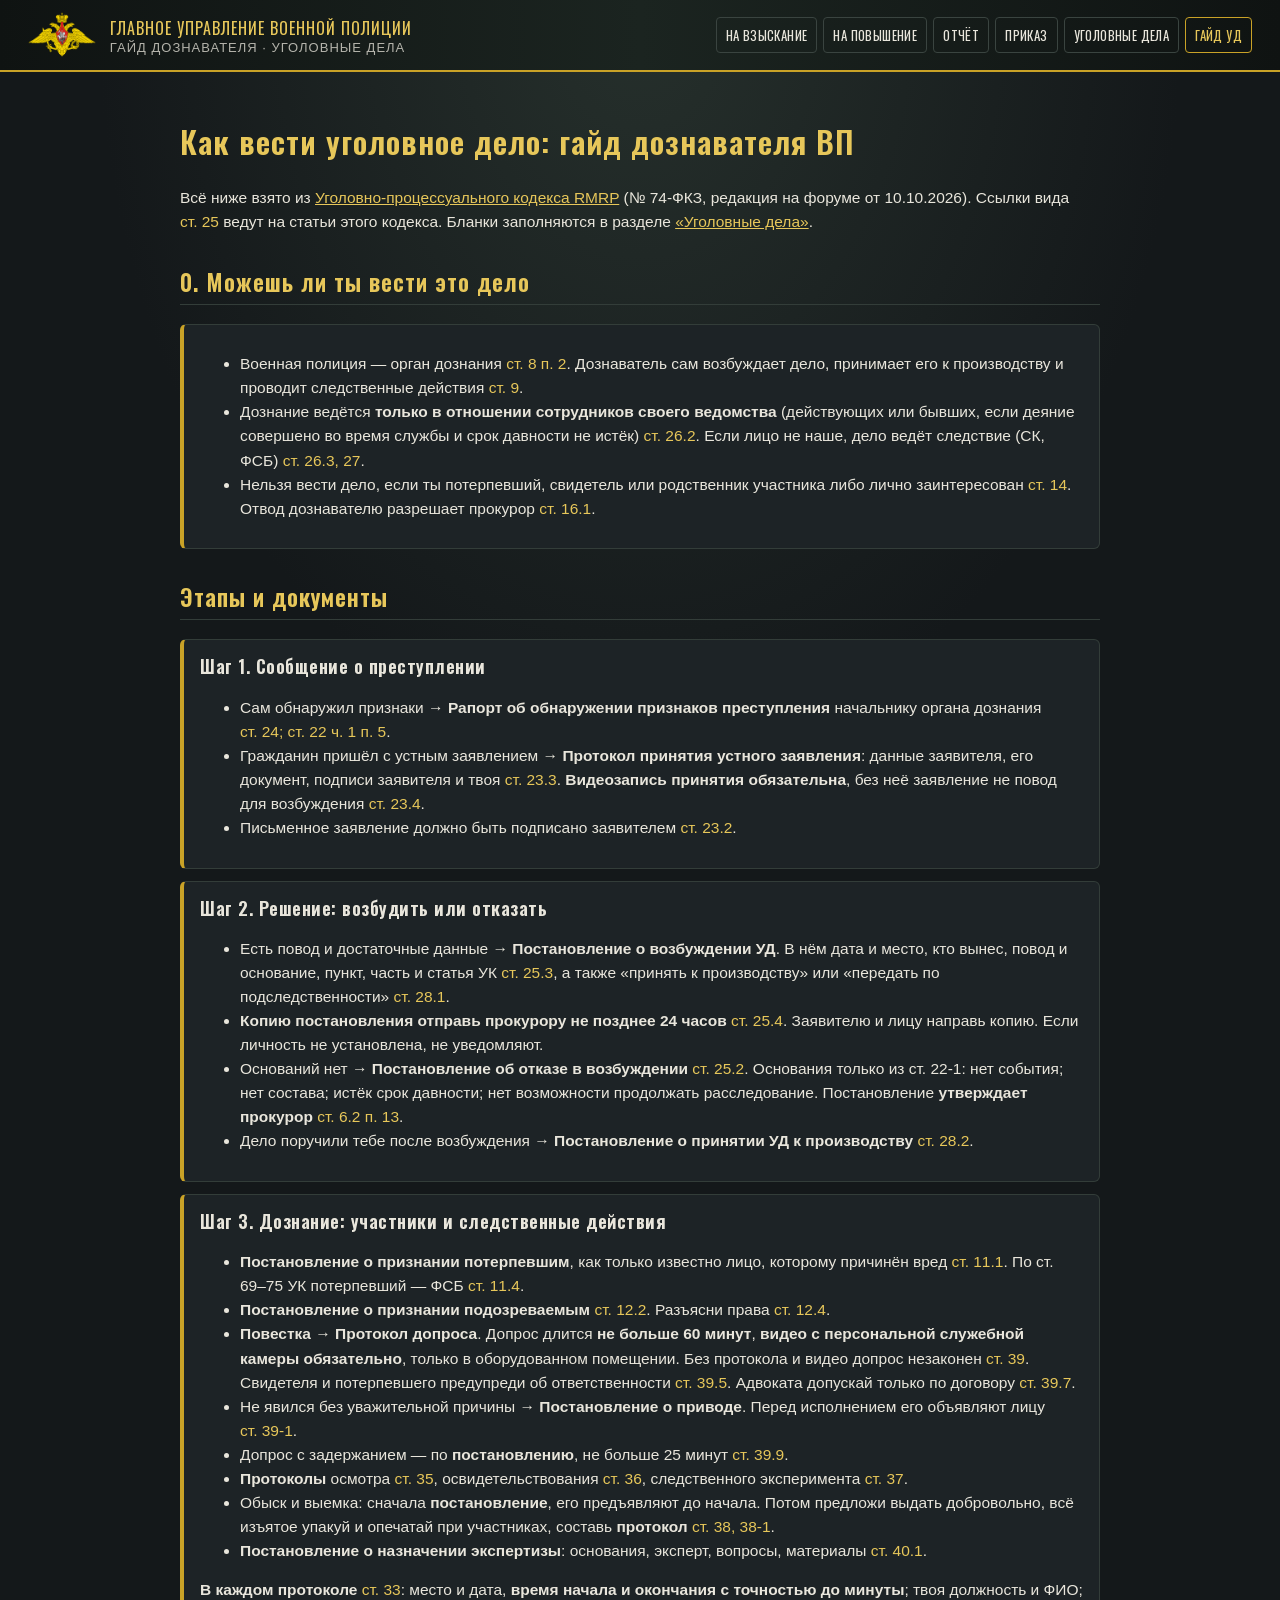
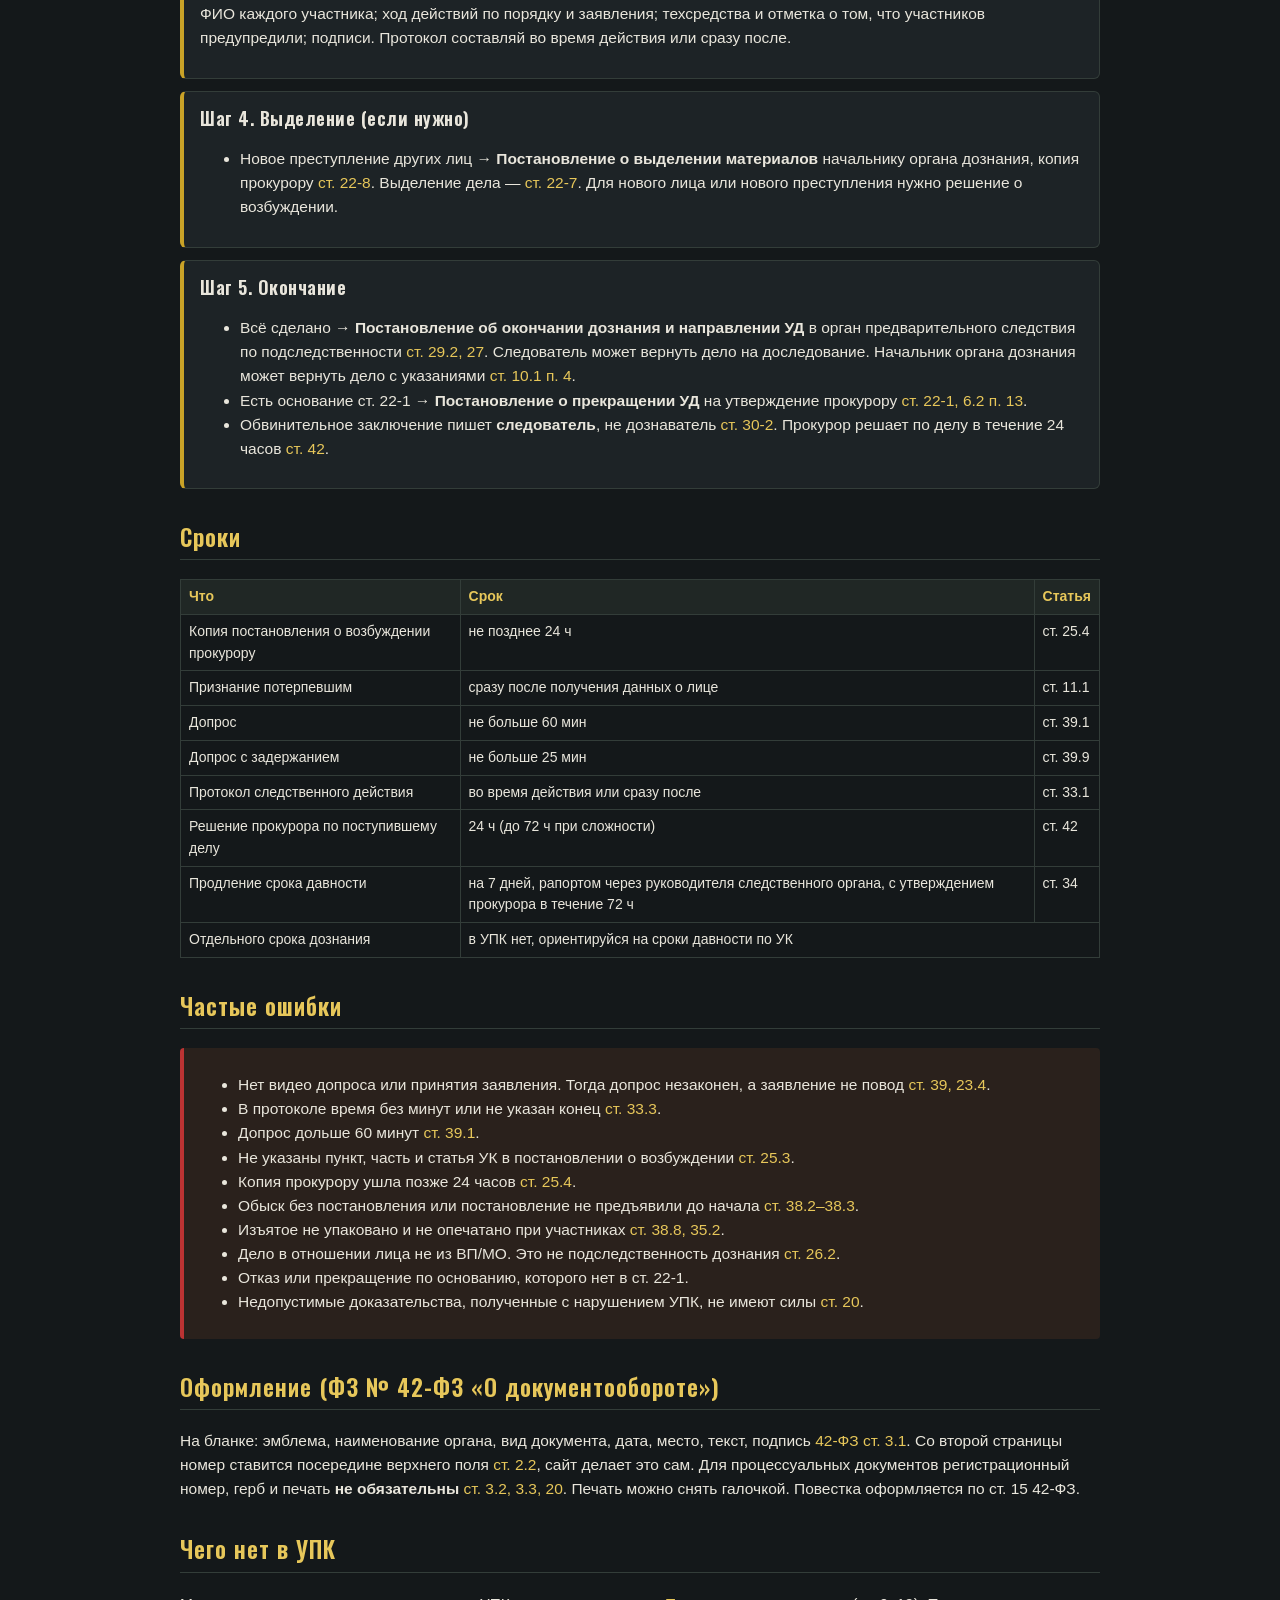
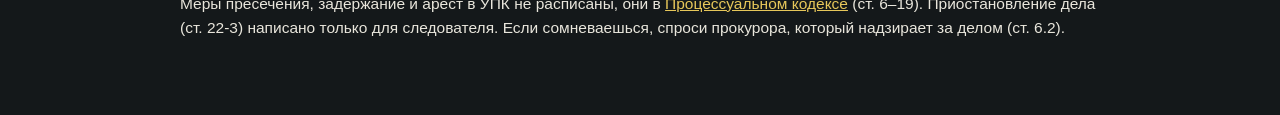
==== gajd.html @ 0dc6382d "Печать с росписью на 1,5 см левее (зазор до звания/ФИО ≈1,8 см, по ширине текста); левая колонка пре" ====
<!DOCTYPE html>
<html lang="ru">
<head>
<meta charset="utf-8">
<meta name="viewport" content="width=device-width, initial-scale=1">
<title>ГУ ВП · Гайд по уголовным делам</title>
<link rel="icon" href="favicon.svg" type="image/svg+xml">
<link rel="icon" href="favicon.png" type="image/png" sizes="64x64">
<link rel="apple-touch-icon" href="apple-touch-icon.png">
<link rel="stylesheet" href="style.css">
</head>
<body class="promo">
<header class="topbar">
  <img src="emblem.png" alt="">
  <div>
    <div class="t1">ГЛАВНОЕ УПРАВЛЕНИЕ ВОЕННОЙ ПОЛИЦИИ</div>
    <div class="t2">Гайд дознавателя · уголовные дела</div>
  </div>
  <nav class="tabs"><a href="index.html">На взыскание</a><a href="povyshenie.html">На повышение</a><a href="otchet.html">Отчёт</a><a href="vygovor.html">Приказ</a><a href="ugolovnoe.html">Уголовные дела</a><a href="gajd.html" class="on">Гайд УД</a></nav>
</header>
<main class="guide">
<h1>Как вести уголовное дело: гайд дознавателя ВП</h1>
<p>Всё ниже взято из <a href="https://forum.rmrp.ru/threads/ugolovno-processualnyj-kodeks-rossijskoj-federacii.90218/" target="_blank" rel="noopener">Уголовно-процессуального кодекса RMRP</a> (№ 74-ФКЗ, редакция на форуме от 10.10.2026). Ссылки вида <span class="art">ст. 25</span> ведут на статьи этого кодекса. Бланки заполняются в разделе <a href="ugolovnoe.html">«Уголовные дела»</a>.</p>

<h2>0. Можешь ли ты вести это дело</h2>
<div class="step"><ul>
<li>Военная полиция — орган дознания <span class="art">ст. 8 п. 2</span>. Дознаватель сам возбуждает дело, принимает его к производству и проводит следственные действия <span class="art">ст. 9</span>.</li>
<li>Дознание ведётся <b>только в отношении сотрудников своего ведомства</b> (действующих или бывших, если деяние совершено во время службы и срок давности не истёк) <span class="art">ст. 26.2</span>. Если лицо не наше, дело ведёт следствие (СК, ФСБ) <span class="art">ст. 26.3, 27</span>.</li>
<li>Нельзя вести дело, если ты потерпевший, свидетель или родственник участника либо лично заинтересован <span class="art">ст. 14</span>. Отвод дознавателю разрешает прокурор <span class="art">ст. 16.1</span>.</li>
</ul></div>

<h2>Этапы и документы</h2>
<div class="step"><h3>Шаг 1. Сообщение о преступлении</h3>
<ul>
<li>Сам обнаружил признаки → <b>Рапорт об обнаружении признаков преступления</b> начальнику органа дознания <span class="art">ст. 24; ст. 22 ч. 1 п. 5</span>.</li>
<li>Гражданин пришёл с устным заявлением → <b>Протокол принятия устного заявления</b>: данные заявителя, его документ, подписи заявителя и твоя <span class="art">ст. 23.3</span>. <b>Видеозапись принятия обязательна</b>, без неё заявление не повод для возбуждения <span class="art">ст. 23.4</span>.</li>
<li>Письменное заявление должно быть подписано заявителем <span class="art">ст. 23.2</span>.</li>
</ul></div>
<div class="step"><h3>Шаг 2. Решение: возбудить или отказать</h3>
<ul>
<li>Есть повод и достаточные данные → <b>Постановление о возбуждении УД</b>. В нём дата и место, кто вынес, повод и основание, пункт, часть и статья УК <span class="art">ст. 25.3</span>, а также «принять к производству» или «передать по подследственности» <span class="art">ст. 28.1</span>.</li>
<li><b>Копию постановления отправь прокурору не позднее 24 часов</b> <span class="art">ст. 25.4</span>. Заявителю и лицу направь копию. Если личность не установлена, не уведомляют.</li>
<li>Оснований нет → <b>Постановление об отказе в возбуждении</b> <span class="art">ст. 25.2</span>. Основания только из ст. 22-1: нет события; нет состава; истёк срок давности; нет возможности продолжать расследование. Постановление <b>утверждает прокурор</b> <span class="art">ст. 6.2 п. 13</span>.</li>
<li>Дело поручили тебе после возбуждения → <b>Постановление о принятии УД к производству</b> <span class="art">ст. 28.2</span>.</li>
</ul></div>
<div class="step"><h3>Шаг 3. Дознание: участники и следственные действия</h3>
<ul>
<li><b>Постановление о признании потерпевшим</b>, как только известно лицо, которому причинён вред <span class="art">ст. 11.1</span>. По ст. 69–75 УК потерпевший — ФСБ <span class="art">ст. 11.4</span>.</li>
<li><b>Постановление о признании подозреваемым</b> <span class="art">ст. 12.2</span>. Разъясни права <span class="art">ст. 12.4</span>.</li>
<li><b>Повестка</b> → <b>Протокол допроса</b>. Допрос длится <b>не больше 60 минут</b>, <b>видео с персональной служебной камеры обязательно</b>, только в оборудованном помещении. Без протокола и видео допрос незаконен <span class="art">ст. 39</span>. Свидетеля и потерпевшего предупреди об ответственности <span class="art">ст. 39.5</span>. Адвоката допускай только по договору <span class="art">ст. 39.7</span>.</li>
<li>Не явился без уважительной причины → <b>Постановление о приводе</b>. Перед исполнением его объявляют лицу <span class="art">ст. 39-1</span>.</li>
<li>Допрос с задержанием — по <b>постановлению</b>, не больше 25 минут <span class="art">ст. 39.9</span>.</li>
<li><b>Протоколы</b> осмотра <span class="art">ст. 35</span>, освидетельствования <span class="art">ст. 36</span>, следственного эксперимента <span class="art">ст. 37</span>.</li>
<li>Обыск и выемка: сначала <b>постановление</b>, его предъявляют до начала. Потом предложи выдать добровольно, всё изъятое упакуй и опечатай при участниках, составь <b>протокол</b> <span class="art">ст. 38, 38-1</span>.</li>
<li><b>Постановление о назначении экспертизы</b>: основания, эксперт, вопросы, материалы <span class="art">ст. 40.1</span>.</li>
</ul>
<p><b>В каждом протоколе</b> <span class="art">ст. 33</span>: место и дата, <b>время начала и окончания с точностью до минуты</b>; твоя должность и ФИО; ФИО каждого участника; ход действий по порядку и заявления; техсредства и отметка о том, что участников предупредили; подписи. Протокол составляй во время действия или сразу после.</p></div>
<div class="step"><h3>Шаг 4. Выделение (если нужно)</h3>
<ul><li>Новое преступление других лиц → <b>Постановление о выделении материалов</b> начальнику органа дознания, копия прокурору <span class="art">ст. 22-8</span>. Выделение дела — <span class="art">ст. 22-7</span>. Для нового лица или нового преступления нужно решение о возбуждении.</li></ul></div>
<div class="step"><h3>Шаг 5. Окончание</h3>
<ul>
<li>Всё сделано → <b>Постановление об окончании дознания и направлении УД</b> в орган предварительного следствия по подследственности <span class="art">ст. 29.2, 27</span>. Следователь может вернуть дело на доследование. Начальник органа дознания может вернуть дело с указаниями <span class="art">ст. 10.1 п. 4</span>.</li>
<li>Есть основание ст. 22-1 → <b>Постановление о прекращении УД</b> на утверждение прокурору <span class="art">ст. 22-1, 6.2 п. 13</span>.</li>
<li>Обвинительное заключение пишет <b>следователь</b>, не дознаватель <span class="art">ст. 30-2</span>. Прокурор решает по делу в течение 24 часов <span class="art">ст. 42</span>.</li>
</ul></div>

<h2>Сроки</h2>
<table><tr><th>Что</th><th>Срок</th><th>Статья</th></tr>
<tr><td>Копия постановления о возбуждении прокурору</td><td>не позднее 24 ч</td><td>ст. 25.4</td></tr>
<tr><td>Признание потерпевшим</td><td>сразу после получения данных о лице</td><td>ст. 11.1</td></tr>
<tr><td>Допрос</td><td>не больше 60 мин</td><td>ст. 39.1</td></tr>
<tr><td>Допрос с задержанием</td><td>не больше 25 мин</td><td>ст. 39.9</td></tr>
<tr><td>Протокол следственного действия</td><td>во время действия или сразу после</td><td>ст. 33.1</td></tr>
<tr><td>Решение прокурора по поступившему делу</td><td>24 ч (до 72 ч при сложности)</td><td>ст. 42</td></tr>
<tr><td>Продление срока давности</td><td>на 7 дней, рапортом через руководителя следственного органа, с утверждением прокурора в течение 72 ч</td><td>ст. 34</td></tr>
<tr><td>Отдельного срока дознания</td><td colspan="2">в УПК нет, ориентируйся на сроки давности по УК</td></tr>
</table>

<h2>Частые ошибки</h2>
<div class="warn"><ul>
<li>Нет видео допроса или принятия заявления. Тогда допрос незаконен, а заявление не повод <span class="art">ст. 39, 23.4</span>.</li>
<li>В протоколе время без минут или не указан конец <span class="art">ст. 33.3</span>.</li>
<li>Допрос дольше 60 минут <span class="art">ст. 39.1</span>.</li>
<li>Не указаны пункт, часть и статья УК в постановлении о возбуждении <span class="art">ст. 25.3</span>.</li>
<li>Копия прокурору ушла позже 24 часов <span class="art">ст. 25.4</span>.</li>
<li>Обыск без постановления или постановление не предъявили до начала <span class="art">ст. 38.2–38.3</span>.</li>
<li>Изъятое не упаковано и не опечатано при участниках <span class="art">ст. 38.8, 35.2</span>.</li>
<li>Дело в отношении лица не из ВП/МО. Это не подследственность дознания <span class="art">ст. 26.2</span>.</li>
<li>Отказ или прекращение по основанию, которого нет в ст. 22-1.</li>
<li>Недопустимые доказательства, полученные с нарушением УПК, не имеют силы <span class="art">ст. 20</span>.</li>
</ul></div>

<h2>Оформление (ФЗ № 42-ФЗ «О документообороте»)</h2>
<p>На бланке: эмблема, наименование органа, вид документа, дата, место, текст, подпись <span class="art">42-ФЗ ст. 3.1</span>. Со второй страницы номер ставится посередине верхнего поля <span class="art">ст. 2.2</span>, сайт делает это сам. Для процессуальных документов регистрационный номер, герб и печать <b>не обязательны</b> <span class="art">ст. 3.2, 3.3, 20</span>. Печать можно снять галочкой. Повестка оформляется по ст. 15 42-ФЗ.</p>

<h2>Чего нет в УПК</h2>
<p>Меры пресечения, задержание и арест в УПК не расписаны, они в <a href="https://forum.rmrp.ru/threads/processualnyj-kodeks-rossijskoj-federacii.58424/" target="_blank" rel="noopener">Процессуальном кодексе</a> (ст. 6–19). Приостановление дела (ст. 22-3) написано только для следователя. Если сомневаешься, спроси прокурора, который надзирает за делом (ст. 6.2).</p>
</main>
<script src="config.js"></script>
<script src="config.js"></script>
<script src="vendor/fonts-data.js"></script>
<script src="assets-data.js"></script>
<script src="docs.js?v=11"></script>
</body>
</html>
---- style.css ----
:root{--bg:#14181a;--panel:#1d2326;--gold:#c9a227;--gold2:#e7c75a;--ink:#000;--edit:#fff7d1;--editb:#d9b84a}
*{box-sizing:border-box}
html{background:#14181a;min-height:100%}
input::-webkit-calendar-picker-indicator{display:none!important;opacity:0}
body{margin:0;background:radial-gradient(ellipse at top,#26302c 0%,#14181a 60%) fixed;color:#e9e6dc;font-family:"Segoe UI",Roboto,Arial,sans-serif}
.topbar{display:flex;align-items:center;gap:14px;padding:12px 28px;background:linear-gradient(90deg,#0f1312,#1b2420 50%,#0f1312);border-bottom:2px solid var(--gold)}
.topbar img{height:46px}
.topbar .t1{font-family:Oswald,sans-serif;letter-spacing:2px;color:var(--gold2);font-size:18px}
.topbar .t2{font-size:13px;opacity:.75;letter-spacing:1px;text-transform:uppercase}
.layout{display:flex;gap:28px;justify-content:center;align-items:flex-start;padding:28px}
.desk{flex:0 0 auto}
.panel{width:300px;position:sticky;top:20px;background:var(--panel);border:1px solid #333d39;border-top:3px solid var(--gold);border-radius:6px;padding:18px 18px 20px}
.panel h2{margin:0 0 10px;font-family:Oswald,sans-serif;font-weight:600;letter-spacing:1px;color:var(--gold2);font-size:18px;text-transform:uppercase}
.panel ol{padding-left:18px;margin:0 0 14px;font-size:13.5px;line-height:1.45}
.panel li{margin-bottom:6px}
.chk{display:flex;gap:8px;align-items:center;font-size:13.5px;margin:6px 0 12px}
.btn{display:block;width:100%;padding:11px;margin-top:8px;border-radius:4px;border:1px solid #4a5550;background:#2a322f;color:#e9e6dc;font-size:14px;cursor:pointer;font-family:Oswald,sans-serif;letter-spacing:1px;text-transform:uppercase}
.btn:hover{border-color:var(--gold)}
.btn.primary{background:linear-gradient(#8b1c1c,#6a1212);border-color:#b33;font-size:16px}
.btn.primary:hover{background:linear-gradient(#a02222,#7a1515)}
.btn.ghost{background:transparent}
.btn:disabled{opacity:.5;cursor:wait}
.status{margin-top:12px;font-size:13.5px;min-height:18px}
.status.ok{color:#8fd18f}.status.err{color:#ff8a80}.status.warn{color:#ffd166}
.note{margin-top:14px;font-size:11.5px;opacity:.6;line-height:1.4;border-top:1px solid #333d39;padding-top:10px}

/* ===== Лист ===== */
.paper{width:794px;min-height:1123px;background:#fff;color:var(--ink);padding:40px 72px 60px 96px;box-shadow:0 10px 40px rgba(0,0,0,.55);font-family:"Times New Roman",Tinos,serif;font-size:16.5px;line-height:1.5;position:relative}
.emblem{text-align:center}
.emblem img{width:150px}
.hdr{text-align:center;font-size:17px;line-height:1.25;margin-top:6px;text-transform:uppercase}
.addressee{margin:16px 0 0 auto;width:300px;font-size:16px;line-height:1.35}
.title{text-align:center;font-size:30px;font-weight:700;letter-spacing:4px;margin:18px 0 0;font-family:"Times New Roman",Tinos,serif}
.subtitle{text-align:center;font-weight:700;font-size:16px}
.meta{display:flex;justify-content:space-between;align-items:baseline;margin-top:6px;font-size:16px}
.rule{border-top:1px solid #000;margin:8px 0 14px}
.para{text-indent:48px;text-align:justify;margin:0 0 8px}
.items{margin:4px 0 10px;padding-left:24px}
.items li{margin-bottom:6px;text-align:justify}
.appendix{margin-top:10px;font-size:16px}

/* поля ввода, стилизованные под текст документа */
.f{font:inherit;color:#000;background:var(--edit);border:none;border-bottom:1px dashed var(--editb);padding:0 3px;outline:none;border-radius:2px}
.f:focus{background:#ffef9e;border-bottom-color:#b8860b}
.f::placeholder{color:#a08a3c;font-style:italic}
input.f{min-width:60px}
textarea.f{display:block;width:100%;resize:none;overflow:hidden;line-height:1.5;margin-top:2px;text-align:justify}
.f.bad{background:#ffd6d6;border-bottom-color:#d33}
.f.link{color:#1a4fb5}

/* подпись */
.sign{display:flex;justify-content:space-between;align-items:center;margin-top:46px;min-height:170px}
.sign-left{display:flex;flex-direction:column;line-height:1.35;font-size:16px;width:250px;flex:0 0 250px;min-width:0}
.sign-left .f{align-self:flex-start}
.sign-left textarea.pos{align-self:stretch;width:100%;max-width:250px;text-align:left;line-height:1.25;white-space:pre-wrap;word-break:break-word;overflow:hidden}
.pos-suggest{position:fixed;z-index:30;background:#fff;border:1px solid #d9b84a;border-radius:4px;box-shadow:0 8px 24px rgba(0,0,0,.4);max-height:240px;overflow:auto;padding:4px}
.pos-suggest[hidden]{display:none}
.pos-suggest button{display:block;width:100%;text-align:left;background:#fff;border:0;padding:7px 8px;font:15px "Times New Roman",Tinos,serif;color:#000;cursor:pointer;line-height:1.25}
.pos-suggest button:hover,.pos-suggest button.on{background:#fff7d1}
.sign-mid{position:relative;width:240px;height:170px}
#stamp{position:absolute;width:170px;height:170px;left:10px;top:0;opacity:.9}
.autograph{position:absolute;left:40px;top:40px;width:240px;height:100px;pointer-events:none}
#autoText{position:absolute;left:12px;top:4px;font-family:"Marck Script",cursive;font-size:46px;color:#16205e;white-space:nowrap;transform-origin:left center}
#autoFlourish{position:absolute;left:0;top:0;width:240px;height:100px;overflow:visible}
#autoFlourish path{fill:none;stroke:#16205e;stroke-width:2.2;stroke-linecap:round}
.sign-right{width:180px;text-align:right;font-size:16px}
.sign-hint{font-size:11px;color:#a08a3c;font-style:italic;font-family:Arial,sans-serif}

/* режим рендера картинки */
.rendering .f{background:transparent!important;border:none!important;padding:0!important}
.rendering .sign-hint{display:none}
.rendering .f.link{color:#000}

@media (max-width:1180px){.layout{flex-direction:column;align-items:center}.panel{position:static;width:794px;max-width:100%}}
@media (max-width:820px){.desk{zoom:.46}}

.app-row{padding-left:24px;text-indent:-24px;margin-left:24px}
.app-row textarea.f.inline{display:inline-block;width:calc(100% - 30px);vertical-align:top;text-indent:0}
.rendering .app-row div{display:inline;text-indent:0}

/* вкладки */
.tabs{margin-left:auto;display:flex;gap:6px}
.tabs a{color:#e9e6dc;text-decoration:none;font-family:Oswald,sans-serif;letter-spacing:1px;text-transform:uppercase;font-size:14px;padding:8px 14px;border:1px solid #3a4440;border-radius:4px}
.tabs a.on{border-color:var(--gold);color:var(--gold2)}
.tabs a:hover{border-color:var(--gold)}

/* страница повышения */
.promo .layout{gap:20px;padding:24px 16px}
.calc-panel{width:390px;max-height:calc(100vh - 40px);overflow:auto}
.calc-panel h3{font-family:Oswald,sans-serif;font-weight:600;letter-spacing:1px;color:var(--gold2);font-size:15px;text-transform:uppercase;margin:16px 0 4px}
.route{font-family:Oswald,sans-serif;font-size:17px;margin-bottom:8px}
.route span{color:var(--gold2)}
.bar{position:relative;height:24px;background:#111614;border:1px solid #3a4440;border-radius:4px;overflow:hidden;margin-bottom:10px}
.bar-fill{height:100%;width:0;background:linear-gradient(90deg,#7a5c10,#c9a227);transition:width .3s}
.bar-fill.full{background:linear-gradient(90deg,#2f6b2f,#59a659)}
.bar span{position:absolute;inset:0;display:flex;align-items:center;justify-content:center;font-size:13px;font-weight:600}
.crit{list-style:none;padding:0;margin:0;font-size:13.5px;line-height:1.6}
.crit li.ok{color:#8fd18f}.crit li.no{color:#ff9e8f}
.crit b{color:#e9e6dc;font-weight:600;margin-left:4px}
.crit-note{font-size:12.5px;margin-top:6px;padding:7px 9px;border-radius:4px;background:#25201a}
.crit-note.ok{background:#1d2b1d;color:#a8e0a8}.crit-note.no{color:#ffc4a8}
.crit-note:empty{display:none}
.acts-hint{font-size:12px;opacity:.65;margin-bottom:6px}
.act{border:1px solid #2f3835;border-radius:4px;padding:6px 8px;margin-bottom:5px;background:#202725}
.act.done{border-color:#6b5a22;background:#262519}
.act-top{display:flex;align-items:center;gap:8px}
.act-name{flex:1;font-size:13px;line-height:1.3}
.pts{display:inline-block;margin-left:6px;font-size:11px;color:#14181a;background:var(--gold);border-radius:3px;padding:0 4px;font-weight:700}
.ctr{display:flex;align-items:center}
.ctr button{width:26px;height:26px;border:1px solid #4a5550;background:#2a322f;color:#e9e6dc;font-size:16px;cursor:pointer;border-radius:3px}
.ctr button:hover{border-color:var(--gold)}
.ctr input{width:40px;height:26px;text-align:center;background:#111614;border:1px solid #3a4440;color:#fff;margin:0 3px;-moz-appearance:textfield}
.ctr input::-webkit-inner-spin-button{display:none}
.act-once input{width:20px;height:20px;accent-color:#c9a227}
.act details{margin-top:3px}
.act summary{font-size:11.5px;opacity:.6;cursor:pointer}
.act textarea{width:100%;margin-top:4px;background:#111614;color:#e9e6dc;border:1px solid #3a4440;border-radius:3px;font-size:12px;padding:5px;resize:vertical}
.calc{border-bottom:1px dashed #c9b26a}
.rendering .calc{border:none}
#achList .ph{color:#a08a3c;font-style:italic;list-style:none}
.extra-wrap{padding-left:24px;margin-bottom:8px}
#summary{margin-top:4px}
@media (max-width:1240px){.promo .layout{flex-direction:column;align-items:center}.calc-panel{position:static;width:794px;max-width:100%;max-height:none}}

/* еженедельный отчёт */
.tabs a{white-space:nowrap}
.cat-group{border:1px solid #2f3835;border-radius:4px;padding:6px 8px;margin-bottom:5px;background:#202725}
.cat-group.on{border-color:#6b5a22;background:#262519}
.cat-group .act{border:none;background:transparent;padding:4px 0;margin:0}
.vygovor-note{font-size:12px;line-height:1.4;color:#ffc4a8;background:#2a211c;border-radius:4px;padding:6px 8px;margin-top:4px}
.vygovor-note.ok{display:none}

.week-dates{display:flex;align-items:center;gap:8px;margin-bottom:10px}
.week-dates input{flex:1;background:#111614;color:#e9e6dc;border:1px solid #3a4440;border-radius:3px;padding:5px 6px;font-size:13px}
.week-dates span{opacity:.6}

.static-line{margin-top:2px;white-space:nowrap}

/* приказ о выговоре */
.kind{display:flex;gap:6px;margin:0 0 10px}
.kind button{flex:1;padding:8px 6px;border-radius:4px;border:1px solid #4a5550;background:#2a322f;color:#e9e6dc;font-family:Oswald,sans-serif;letter-spacing:.5px;text-transform:uppercase;font-size:13px;cursor:pointer}
.kind button.on{border-color:var(--gold);color:var(--gold2);background:#2c291c}
.plab{display:block;font-size:12px;opacity:.7;margin:8px 0 0}
.plab input,.plab select{display:block;width:100%;margin-top:3px;background:#111614;color:#e9e6dc;border:1px solid #3a4440;border-radius:3px;padding:6px 8px;font-size:14px;opacity:1}
.plab input.bad{border-color:#d33;background:#3a2222}
.duty-h{font-family:Oswald,sans-serif;font-weight:600;letter-spacing:1px;color:var(--gold2);font-size:14px;text-transform:uppercase;margin:14px 0 4px}
.duty-preview{margin:0 0 12px;padding-left:18px;font-size:13px;line-height:1.4}
.duty-preview li{margin-bottom:3px}
.subitems{margin:4px 0 2px;padding-left:22px}
.subitems li{margin-bottom:2px}

.topbar > div{min-width:220px}
.topbar .t1{font-size:16px;letter-spacing:1px;white-space:nowrap}
.tabs a{padding:7px 9px;font-size:13px;letter-spacing:.4px}

.hist{font-size:13px;line-height:1.4;margin:8px 0 4px;padding:8px 10px;border-radius:4px;background:#1d2b1d;color:#c6e6c6}
.hist:empty{display:none}
.hist.repeat{background:#3a2218;color:#ffd7c2;border:1px solid #a85a32}
.hist ol{margin:4px 0 0;padding-left:18px}
.hist b{color:#fff}

.norm-row{display:flex;gap:6px}
.norm-row .plab{flex:1;margin-top:0}
.norm-hint{font-size:12px;opacity:.65;margin:4px 0 8px;line-height:1.35}


/* свободная отработка и список приложений */
.duty-edit{display:flex;flex-direction:column;gap:4px}
.duty-row{display:flex;gap:4px;align-items:center;font-size:13px}
.duty-row span{width:18px;opacity:.7}
.duty-row input{flex:1;min-width:0;background:#111614;color:#e9e6dc;border:1px solid #3a4440;border-radius:3px;padding:5px 6px;font-size:13px}
.duty-row .x,.ev-x{width:24px;height:24px;border:1px solid #4a5550;background:#2a322f;color:#e9e6dc;border-radius:3px;cursor:pointer;line-height:1;padding:0}
.row-btns{display:flex;gap:6px;margin:6px 0 4px}
.mini{flex:1;padding:6px;border:1px solid #4a5550;background:#2a322f;color:#e9e6dc;border-radius:3px;cursor:pointer;font-family:Oswald,sans-serif;font-size:12px;letter-spacing:.5px;text-transform:uppercase}
.ev-row{display:flex;gap:4px;align-items:baseline}
.ev-row .ev-n{flex:0 0 auto}
.ev-row input.f.ev-type{min-width:160px}
.ev-row input.f.link{flex:1;min-width:120px}
.paper .ev-x{flex:0 0 auto;font-size:14px;width:20px;height:20px}
.paper .ev-add{margin-top:4px;border:1px dashed #b8a25a;background:#fffbea;color:#7a6320;border-radius:3px;padding:2px 10px;cursor:pointer;font:14px "Times New Roman",Tinos,serif}
.paper.rendering .ev-x,.paper.rendering .ev-add{display:none}
.ev-url{word-break:break-all}

/* уголовные дела */
.ud .paper .ph{color:#a08a3c;font-style:italic}
.rendering .ph{color:#000!important;font-style:normal!important}
.ud-h{font-weight:700;text-align:center;margin:10px 0 6px;letter-spacing:1px}
.ud-approve{position:absolute;right:56px;top:34px;width:205px;font-size:13px;line-height:1.45}
.ud-signs{margin-top:18px;font-size:15.5px}
.ud-sl{display:flex;gap:10px;align-items:flex-end;margin:10px 0}
.ud-sl span:first-child{min-width:200px}
.ud-line{flex:1;border-bottom:1px solid #000;height:18px}
.ud-case-row{display:flex;gap:6px}
.ud-case-row select,select.ud-doc{flex:1;width:100%;background:#111614;color:#e9e6dc;border:1px solid #3a4440;border-radius:3px;padding:6px;font-size:14px}
.mini{background:#2a322f;color:#e9e6dc;border:1px solid #4a5550;border-radius:3px;padding:4px 8px;cursor:pointer;font-size:13px;white-space:nowrap}
.mini:hover{border-color:var(--gold)}
.plab textarea{display:block;width:100%;margin-top:3px;background:#111614;color:#e9e6dc;border:1px solid #3a4440;border-radius:3px;padding:6px 8px;font-size:13.5px;resize:vertical;box-sizing:border-box}
.ud .plab input,.ud .plab select{box-sizing:border-box}
.ud .plab input.f{font:14px "Segoe UI",sans-serif;color:#e9e6dc;background:#111614;border:1px solid #3a4440;border-radius:3px;padding:6px 8px}
.ud .plab input.f.bad,.ud .plab input.bad{border-color:#d33;background:#3a2222}
.ud-arts{font-size:12.5px;opacity:.85;margin:6px 0 0;line-height:1.35}
.ev-row{display:flex;gap:4px;align-items:center;margin-bottom:4px}
.ev-row input{flex:1;min-width:0;background:#111614;color:#e9e6dc;border:1px solid #3a4440;border-radius:3px;padding:5px;font-size:12.5px}
.ev-n{font-size:12px;opacity:.6;width:20px}
.ev-row button{background:transparent;border:1px solid #4a5550;color:#ff9e8f;border-radius:3px;cursor:pointer;width:24px;height:26px}
.crit-note ul{margin:4px 0 0;padding-left:18px}
.para.nl{text-indent:0}
.items ol{margin:4px 0;padding-left:22px}
.note a,.guide a{color:var(--gold2)}
/* гайд */
.guide{max-width:960px;margin:0 auto;padding:24px 20px 60px;line-height:1.55;font-size:15.5px}
.guide h1{font-family:Oswald,sans-serif;color:var(--gold2);letter-spacing:1px;font-weight:600}
.guide h2{font-family:Oswald,sans-serif;color:var(--gold2);letter-spacing:1px;font-weight:600;margin-top:30px;border-bottom:1px solid #333d39;padding-bottom:4px}
.guide .step{background:var(--panel);border:1px solid #333d39;border-left:4px solid var(--gold);border-radius:6px;padding:12px 16px;margin:12px 0}
.guide .step h3{margin:0 0 6px;font-family:Oswald,sans-serif;font-weight:600;letter-spacing:.5px}
.guide table{border-collapse:collapse;width:100%;font-size:14px}
.guide td,.guide th{border:1px solid #333d39;padding:6px 8px;vertical-align:top;text-align:left}
.guide th{background:#202725;color:var(--gold2)}
.guide .warn{background:#2a211c;border-left:4px solid #b33;padding:10px 14px;border-radius:4px;margin:10px 0}
.guide .art{color:var(--gold2);white-space:nowrap}
.ud-case-row .mini{flex:0 0 auto;width:auto;margin:0}

/* ===== автономная версия: форма слева, предпросмотр листа справа ===== */
.layout.v2{align-items:flex-start;gap:22px;padding:22px 16px}
.form-panel{width:460px;flex:0 0 460px;max-height:calc(100vh - 110px);overflow:auto;position:sticky;top:12px}
.form-panel h3{font-family:Oswald,sans-serif;font-weight:600;letter-spacing:1px;color:var(--gold2);font-size:14.5px;text-transform:uppercase;margin:18px 0 4px;border-bottom:1px solid #333d39;padding-bottom:3px}
.form-panel .q{font-size:13px;font-weight:600;color:#e9e6dc;opacity:1;margin:10px 0 0}
.form-panel .plab{margin-top:6px}
.form-panel .plab.q{opacity:1}
.form-panel input.bad,.form-panel textarea.bad{border-color:#d33!important;background:#3a2222!important}
.form-panel input:disabled{opacity:.45}
.row2{display:grid;grid-template-columns:1fr 1fr;gap:8px}
.row3{display:grid;grid-template-columns:1fr 1fr 1fr;gap:8px;align-items:end}
#detBox.off{opacity:.5}
.numrow{display:flex;gap:4px;margin-top:3px}
.numrow input{flex:1;min-width:0;margin-top:0!important}
.numrow .mini{flex:0 0 auto;margin:0}
.plab textarea{min-height:34px}
.norm-card{position:relative;border:1px solid #2f3835;border-radius:4px;padding:4px 30px 8px 8px;margin:6px 0;background:#202725}
.norm-card .ev-x{position:absolute;right:4px;top:4px}
.ev-card{display:flex;gap:4px;align-items:center;margin:5px 0}
.ev-card input{flex:1;min-width:0;background:#111614;color:#e9e6dc;border:1px solid #3a4440;border-radius:3px;padding:6px;font-size:13px}
.ev-card input.link{flex:1.2;color:#9fc3ff}
.ev-card .ev-n{width:20px;font-size:12px;opacity:.6}
.btn.small{padding:7px;font-size:12.5px;margin-top:4px}
.preview-wrap{flex:0 1 760px;min-width:0}
.pv-bar{display:flex;gap:14px;align-items:center;font-family:Oswald,sans-serif;letter-spacing:1px;text-transform:uppercase;font-size:13px;color:var(--gold2);margin-bottom:8px}
.pv-bar #pvPages{opacity:.7;color:#e9e6dc;text-transform:none;letter-spacing:0;font-family:"Segoe UI",sans-serif}
.pv-mode{margin-left:auto;display:flex;gap:10px;text-transform:none;font-family:"Segoe UI",sans-serif;color:#e9e6dc;letter-spacing:0}
.preview{width:100%;min-height:400px}
.pv-page{display:block;width:100%;height:auto;background:#fff;box-shadow:0 10px 40px rgba(0,0,0,.55);margin-bottom:18px}
.cust-name{flex:1;min-width:0;background:#111614;color:#e9e6dc;border:1px solid #3a4440;border-radius:3px;padding:5px;font-size:13px}
.act-vp{display:flex;align-items:center;flex-wrap:wrap;gap:8px;margin-top:4px;font-size:12px}
.act-vp input{width:64px;height:24px;text-align:center;background:#111614;border:1px solid #3a4440;color:#fff;margin-left:4px;-moz-appearance:textfield}
.act-note{font-size:11px;opacity:.7;font-style:italic;margin-top:2px}
.cust-grp{display:flex;gap:12px;font-size:12px;opacity:.8;margin-top:4px}
.export-row{display:flex;gap:8px}.export-row .btn{flex:1}
@media (max-width:1240px){.layout.v2{flex-direction:column;align-items:center}.form-panel{position:static;width:100%;max-width:794px;flex:none;max-height:none}.preview-wrap{width:100%;max-width:794px;flex:none}}
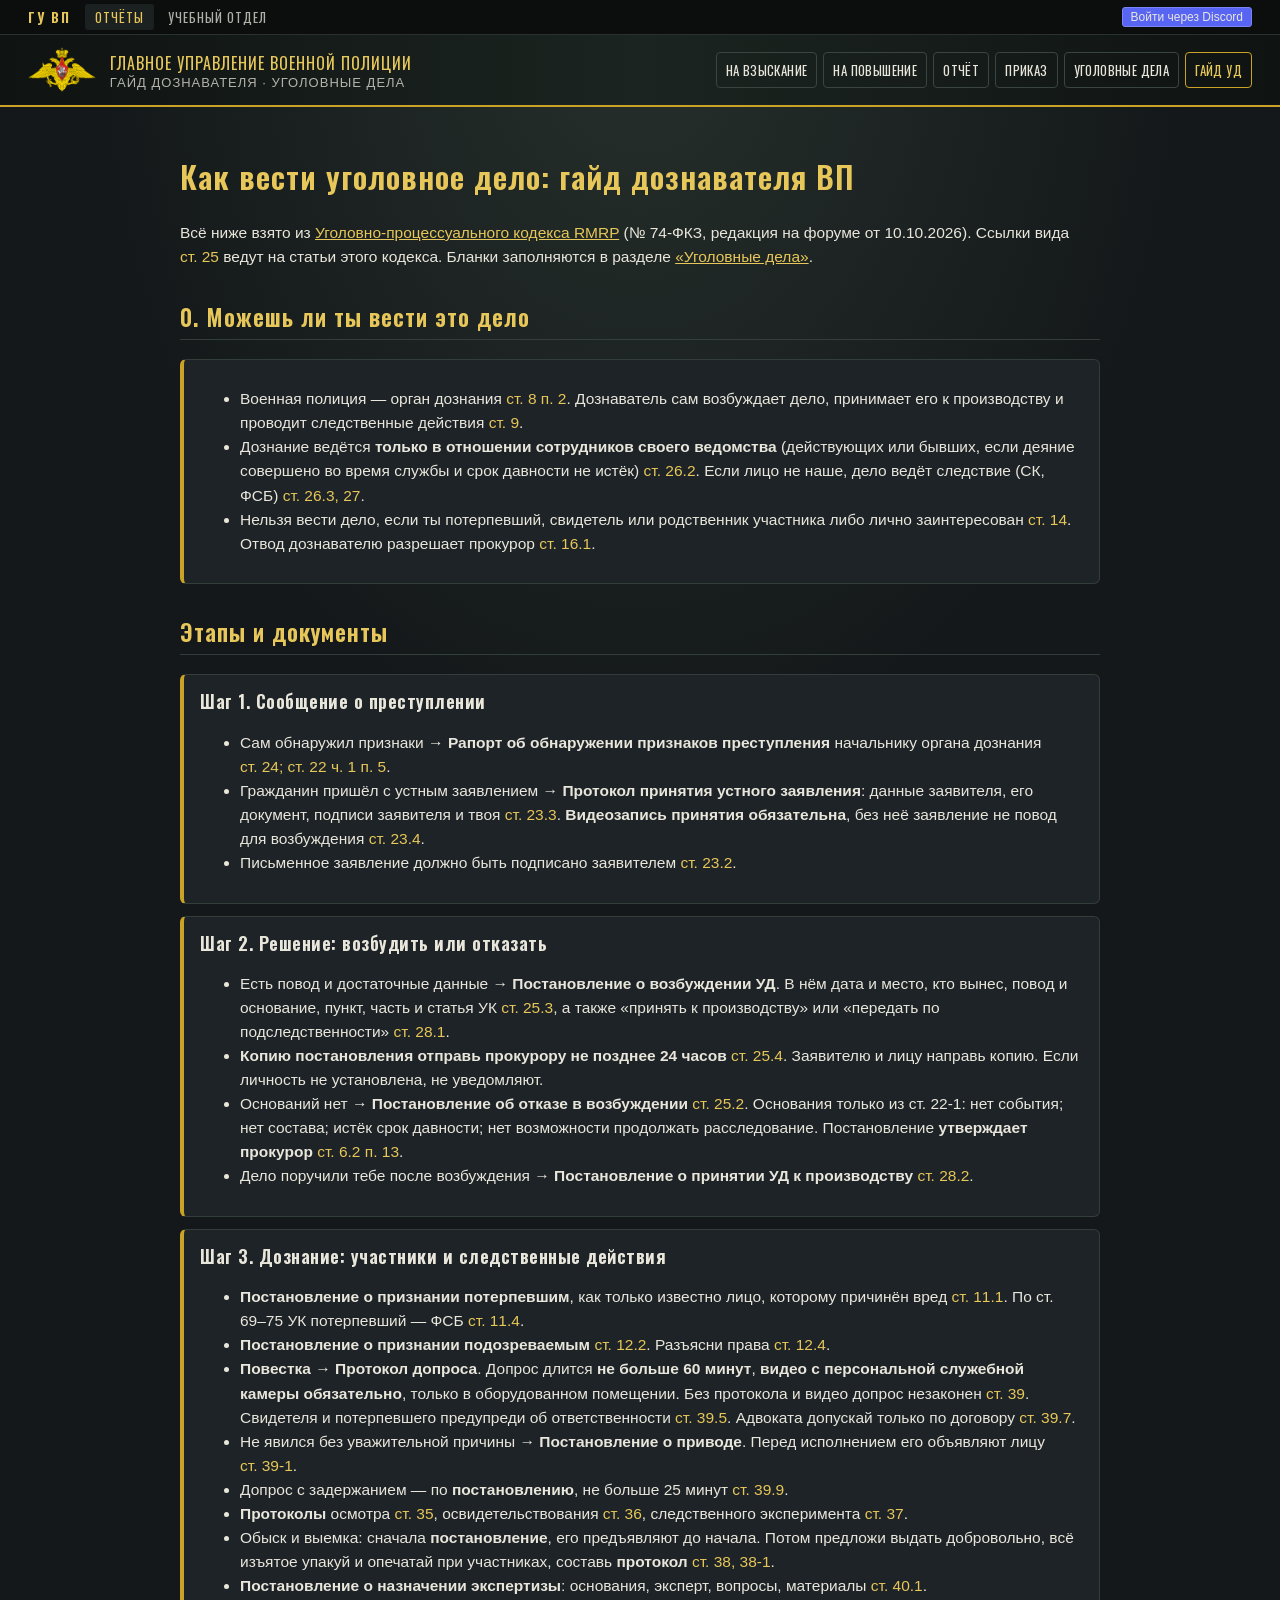
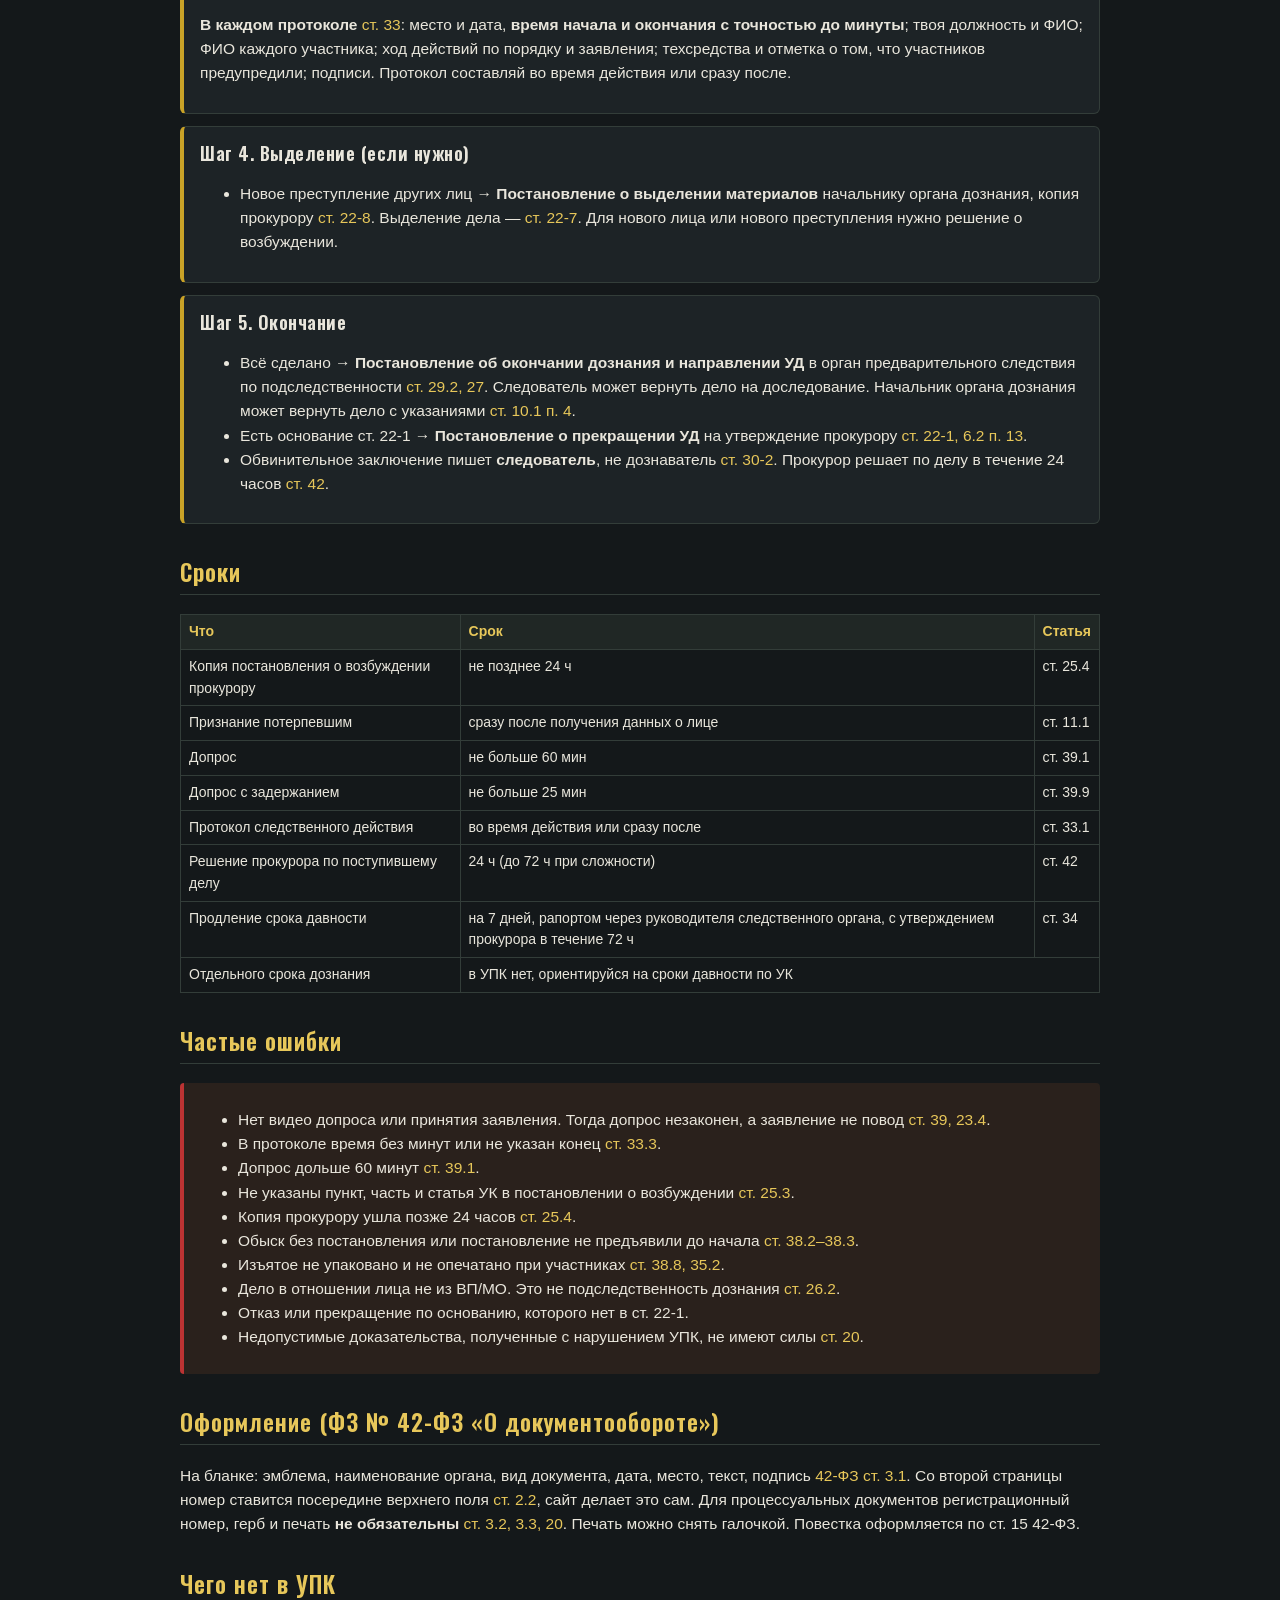
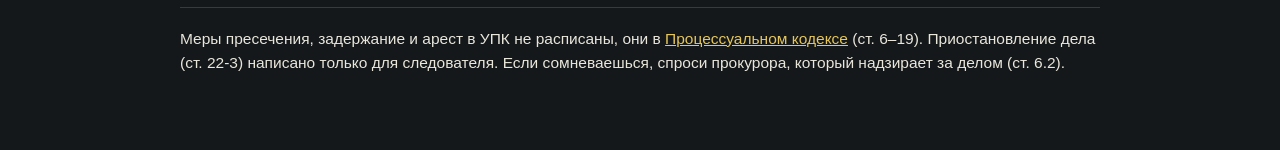
==== commit b55a1ef3: "Единая экосистема ГУ ВП: вход через Discord, отправка еженедельного отчёта со статусом, должность из" ====
--- a/gajd.html
+++ b/gajd.html
@@ -7,7 +7,7 @@
 <link rel="icon" href="favicon.svg" type="image/svg+xml">
 <link rel="icon" href="favicon.png" type="image/png" sizes="64x64">
 <link rel="apple-touch-icon" href="apple-touch-icon.png">
-<link rel="stylesheet" href="style.css">
+<link rel="stylesheet" href="style.css?v=6">
 </head>
 <body class="promo">
 <header class="topbar">
@@ -96,10 +96,11 @@
 <h2>Чего нет в УПК</h2>
 <p>Меры пресечения, задержание и арест в УПК не расписаны, они в <a href="https://forum.rmrp.ru/threads/processualnyj-kodeks-rossijskoj-federacii.58424/" target="_blank" rel="noopener">Процессуальном кодексе</a> (ст. 6–19). Приостановление дела (ст. 22-3) написано только для следователя. Если сомневаешься, спроси прокурора, который надзирает за делом (ст. 6.2).</p>
 </main>
-<script src="config.js"></script>
+<script src="config.js?v=2"></script>
+<script src="eco.js?v=1"></script>
 <script src="config.js"></script>
 <script src="vendor/fonts-data.js"></script>
 <script src="assets-data.js"></script>
-<script src="docs.js?v=11"></script>
+<script src="docs.js?v=13"></script>
 </body>
 </html>
--- a/style.css
+++ b/style.css
@@ -256,3 +256,28 @@
 .cust-grp{display:flex;gap:12px;font-size:12px;opacity:.8;margin-top:4px}
 .export-row{display:flex;gap:8px}.export-row .btn{flex:1}
 @media (max-width:1240px){.layout.v2{flex-direction:column;align-items:center}.form-panel{position:static;width:100%;max-width:794px;flex:none;max-height:none}.preview-wrap{width:100%;max-width:794px;flex:none}}
+/* ===== единая экосистема ГУ ВП: верхняя полоса, отправка отчёта ===== */
+.eco-bar{display:flex;gap:4px;align-items:center;flex-wrap:wrap;padding:4px 28px;background:#0b0e0d;border-bottom:1px solid #2a322f;font:13px Oswald,"Segoe UI",sans-serif;letter-spacing:1px;text-transform:uppercase}
+.eco-bar b{color:var(--gold2);margin-right:10px;letter-spacing:2px}
+.eco-bar a{color:#e9e6dc;opacity:.75;text-decoration:none;padding:3px 10px;border-radius:3px}
+.eco-bar a:hover,.eco-bar a.on{opacity:1;color:var(--gold2);background:#1b2120}
+.eco-user{margin-left:auto;display:flex;align-items:center;gap:8px;text-transform:none;letter-spacing:0;font-family:"Segoe UI",Roboto,Arial,sans-serif}
+.eco-user img{width:22px;height:22px;border-radius:50%}
+.eco-user button{background:transparent;border:1px solid #4a5550;color:#e9e6dc;border-radius:3px;padding:2px 8px;font-size:12px;cursor:pointer}
+.eco-user button:hover{border-color:var(--gold)}
+.eco-user .eco-in{background:#5865f2;border-color:#7983f5}
+.form-panel select.bad{border-color:#e5675c;box-shadow:0 0 0 1px #e5675c}
+.week-btns{display:flex;gap:6px;align-items:center;flex-wrap:wrap;margin:6px 0 4px}
+.send-box{border:1px solid #333d39;border-radius:6px;padding:10px 12px;background:#181d1c}
+.send-info{font-size:13px;line-height:1.5}
+.send-cur{margin-top:6px}
+.send-com{margin-top:6px;font-size:12.5px;padding:6px 8px;border-radius:4px;background:#232b2e}
+.send-com.err,.send-err{color:#ffb3ab}
+.tag{display:inline-block;padding:0 7px;border-radius:9px;font-size:11.5px;border:1px solid #4a5550;white-space:nowrap}
+.tag.ok{border-color:#3c7a45;color:#9fe0a8}.tag.warn{border-color:#7d6420;color:#f0d27a}.tag.err{border-color:#7a2a2a;color:#ff9c94}.tag.info{border-color:#2f5d7a;color:#9cd2f0}
+.plan-box{border:1px solid #333d39;border-radius:6px;padding:8px 10px;margin:4px 0 10px;background:#181d1c;font-size:12.5px}
+.plan-box table{width:100%;border-collapse:collapse;margin:4px 0}
+.plan-box td{padding:2px 4px;border-bottom:1px dashed #2c3532}
+.plan-box td.n{text-align:right;white-space:nowrap}
+.plan-box td.ok{color:#9fe0a8}.plan-box td.warn{color:#f0d27a}.plan-box td.err{color:#ff9c94}
+.plan-head{margin-bottom:4px}
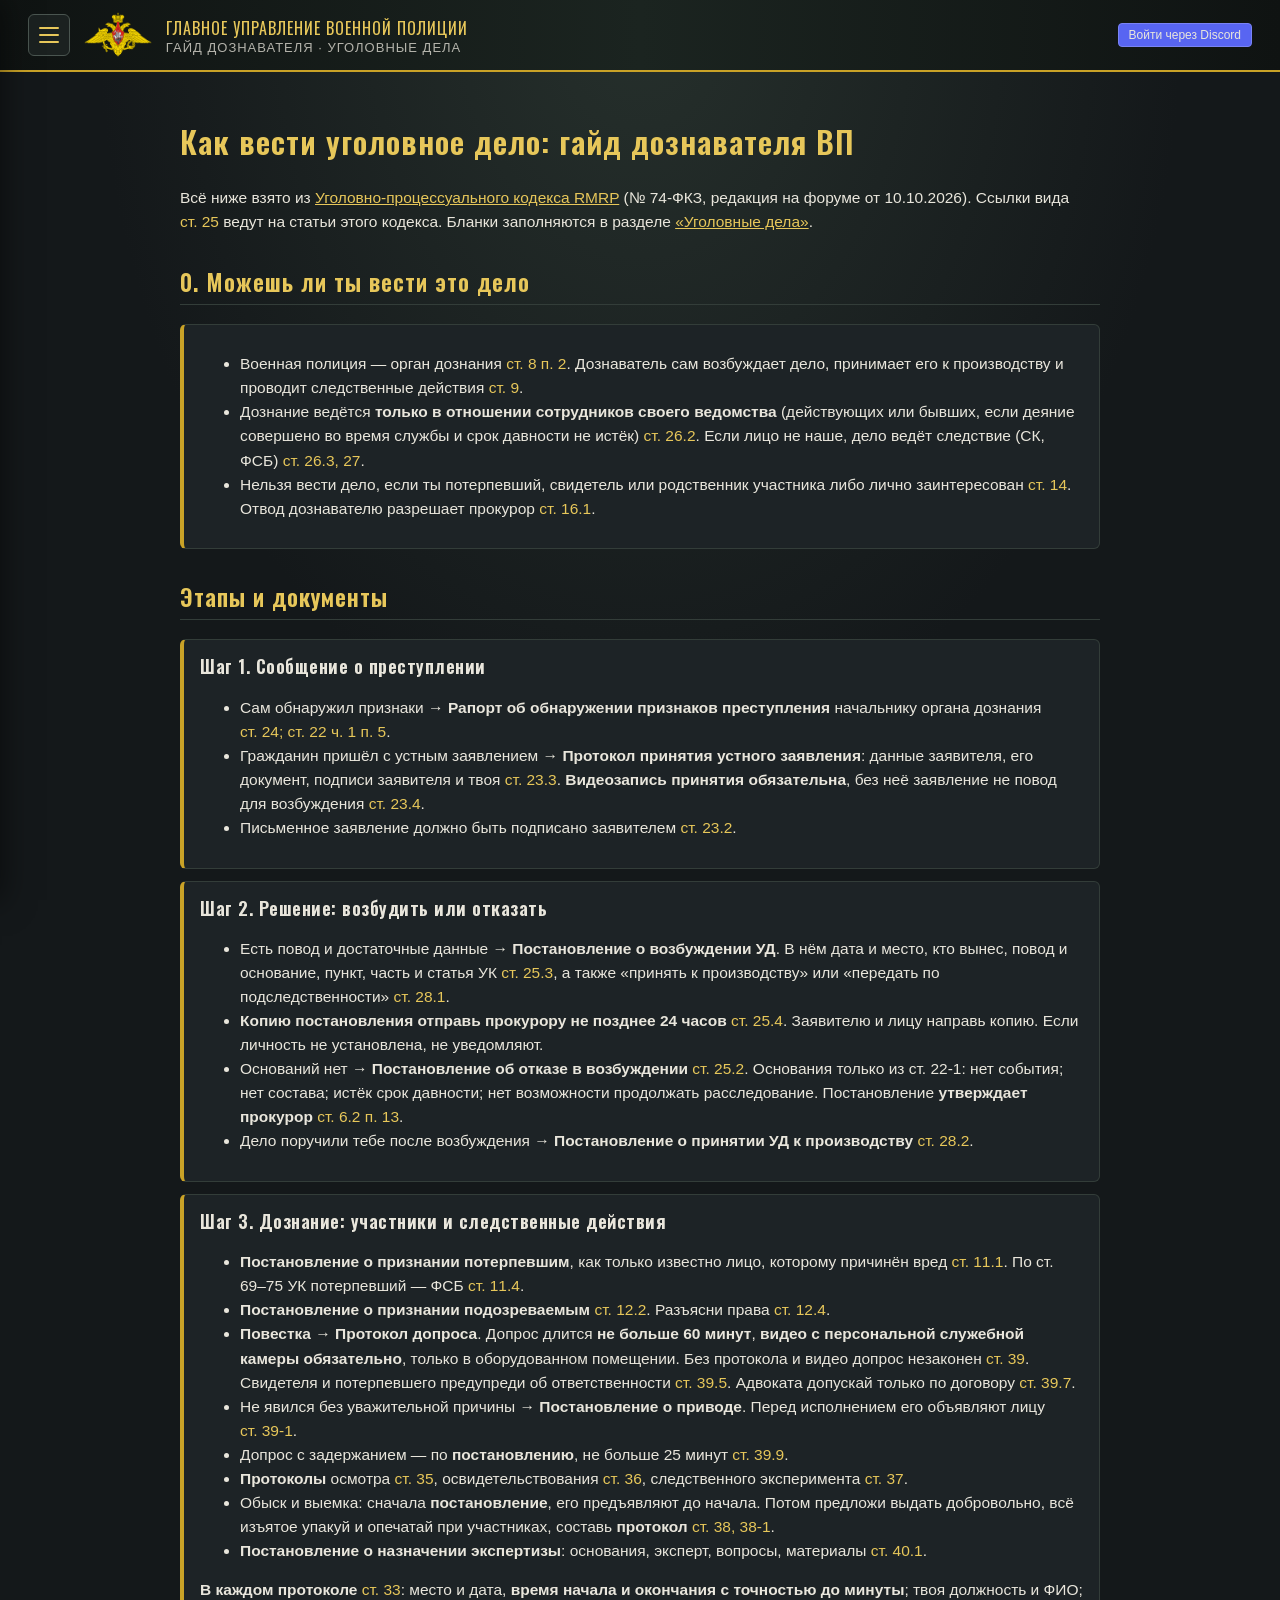
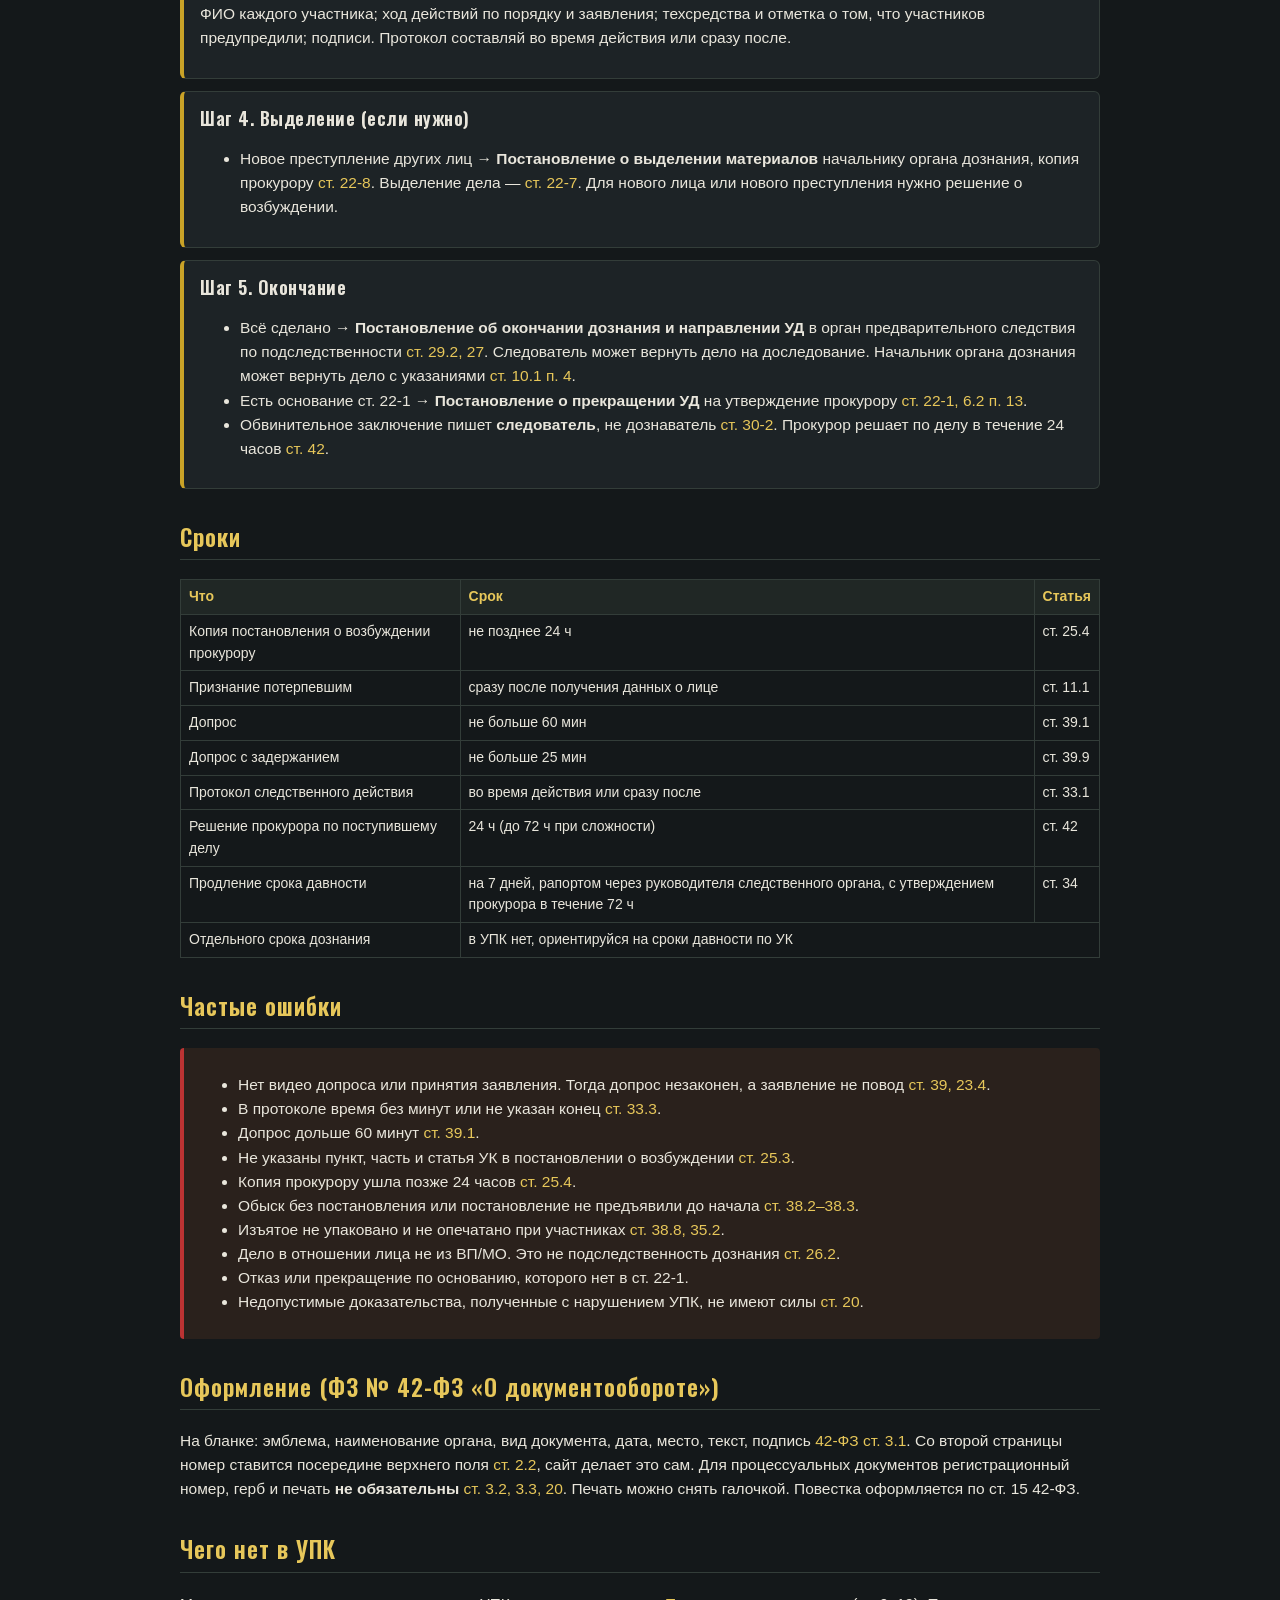
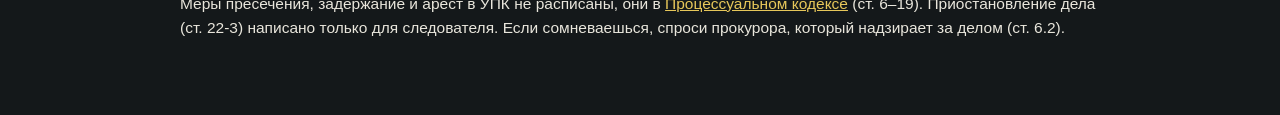
==== commit 0c836d51: "Шторка вместо верхней полосы; имя, звание, статик и должность из профиля ГУ ВП; изменённая система п" ====
--- a/gajd.html
+++ b/gajd.html
@@ -7,7 +7,7 @@
 <link rel="icon" href="favicon.svg" type="image/svg+xml">
 <link rel="icon" href="favicon.png" type="image/png" sizes="64x64">
 <link rel="apple-touch-icon" href="apple-touch-icon.png">
-<link rel="stylesheet" href="style.css?v=6">
+<link rel="stylesheet" href="style.css?v=7">
 </head>
 <body class="promo">
 <header class="topbar">
@@ -97,7 +97,7 @@
 <p>Меры пресечения, задержание и арест в УПК не расписаны, они в <a href="https://forum.rmrp.ru/threads/processualnyj-kodeks-rossijskoj-federacii.58424/" target="_blank" rel="noopener">Процессуальном кодексе</a> (ст. 6–19). Приостановление дела (ст. 22-3) написано только для следователя. Если сомневаешься, спроси прокурора, который надзирает за делом (ст. 6.2).</p>
 </main>
 <script src="config.js?v=2"></script>
-<script src="eco.js?v=1"></script>
+<script src="eco.js?v=2"></script>
 <script src="config.js"></script>
 <script src="vendor/fonts-data.js"></script>
 <script src="assets-data.js"></script>
--- a/style.css
+++ b/style.css
@@ -257,15 +257,32 @@
 .export-row{display:flex;gap:8px}.export-row .btn{flex:1}
 @media (max-width:1240px){.layout.v2{flex-direction:column;align-items:center}.form-panel{position:static;width:100%;max-width:794px;flex:none;max-height:none}.preview-wrap{width:100%;max-width:794px;flex:none}}
 /* ===== единая экосистема ГУ ВП: верхняя полоса, отправка отчёта ===== */
-.eco-bar{display:flex;gap:4px;align-items:center;flex-wrap:wrap;padding:4px 28px;background:#0b0e0d;border-bottom:1px solid #2a322f;font:13px Oswald,"Segoe UI",sans-serif;letter-spacing:1px;text-transform:uppercase}
-.eco-bar b{color:var(--gold2);margin-right:10px;letter-spacing:2px}
-.eco-bar a{color:#e9e6dc;opacity:.75;text-decoration:none;padding:3px 10px;border-radius:3px}
-.eco-bar a:hover,.eco-bar a.on{opacity:1;color:var(--gold2);background:#1b2120}
-.eco-user{margin-left:auto;display:flex;align-items:center;gap:8px;text-transform:none;letter-spacing:0;font-family:"Segoe UI",Roboto,Arial,sans-serif}
-.eco-user img{width:22px;height:22px;border-radius:50%}
-.eco-user button{background:transparent;border:1px solid #4a5550;color:#e9e6dc;border-radius:3px;padding:2px 8px;font-size:12px;cursor:pointer}
-.eco-user button:hover{border-color:var(--gold)}
-.eco-user .eco-in{background:#5865f2;border-color:#7983f5}
+.topbar>.eco-user{min-width:0;flex:none}
+.eco-user{margin-left:auto;display:flex;align-items:center;gap:8px;font-size:13px;white-space:nowrap}
+.eco-user img{width:24px;height:24px;border-radius:50%}
+.eco-user span{max-width:180px;overflow:hidden;text-overflow:ellipsis}
+.eco-user button,.eco-df button{background:transparent;border:1px solid #4a5550;color:#e9e6dc;border-radius:4px;padding:4px 10px;font-size:12px;cursor:pointer}
+.eco-user button:hover,.eco-df button:hover{border-color:var(--gold)}
+.eco-user .eco-in,.eco-df .eco-in{background:#5865f2;border-color:#7983f5}
+body.eco-drawer .tabs{display:none}
+.eco-burger{width:42px;height:42px;flex:0 0 42px;display:inline-flex;flex-direction:column;justify-content:center;align-items:center;gap:5px;background:#1b2120;border:1px solid #4a5550;border-radius:6px;cursor:pointer;padding:0}
+.eco-burger:hover{border-color:var(--gold)}
+.eco-burger span{display:block;width:20px;height:2px;background:var(--gold2);border-radius:2px}
+.eco-ov{position:fixed;inset:0;background:rgba(0,0,0,.55);z-index:60;opacity:0;pointer-events:none;transition:opacity .2s}
+body.eco-open .eco-ov{opacity:1;pointer-events:auto}
+.eco-drawer-p{position:fixed;top:0;left:0;bottom:0;width:300px;max-width:86vw;z-index:70;background:linear-gradient(#171d1b,#111514);border-right:2px solid var(--gold);transform:translateX(-102%);transition:transform .22s ease;display:flex;flex-direction:column;overflow-y:auto;color:#e9e6dc;box-shadow:8px 0 30px rgba(0,0,0,.5)}
+body.eco-open .eco-drawer-p{transform:none}
+.eco-dh{display:flex;align-items:center;gap:10px;padding:14px;border-bottom:1px solid #333d39}
+.eco-dh img{height:40px}.eco-dh>div{flex:1;min-width:0}.eco-dh b{font-family:Oswald,sans-serif;letter-spacing:2px;color:var(--gold2)}
+.eco-sm{font-size:12px;opacity:.7;overflow:hidden;text-overflow:ellipsis;white-space:nowrap}
+.eco-x{background:none;border:1px solid #4a5550;color:#e9e6dc;border-radius:5px;width:34px;height:34px;cursor:pointer}
+.eco-sec{padding:12px 16px 2px;font:12px Oswald,sans-serif;letter-spacing:2px;text-transform:uppercase;color:var(--gold2);opacity:.8}
+.eco-nav{display:flex;flex-direction:column;padding:2px 8px}
+.eco-nav a{display:flex;gap:12px;align-items:center;padding:8px 12px;border-radius:6px;color:#e9e6dc;text-decoration:none;border-left:3px solid transparent;font-family:Oswald,"Segoe UI",sans-serif;letter-spacing:1px;font-size:15px}
+.eco-nav a i{font-style:normal;width:24px;text-align:center}
+.eco-nav a:hover{background:#1f2725}.eco-nav a.on{background:#2a2614;border-left-color:var(--gold);color:var(--gold2)}
+.eco-df{margin-top:auto;padding:14px;border-top:1px solid #333d39}
+@media (max-width:700px){.topbar{padding:8px 12px;gap:10px}.topbar img{height:36px}.topbar>div:not(.eco-user){min-width:0;flex:1}.topbar .t1{font-size:13px;letter-spacing:1px;line-height:1.2;white-space:normal}.topbar .t2{font-size:11px}.eco-user span{display:none}.eco-user .eco-in{padding:4px 8px;white-space:normal;max-width:96px;line-height:1.2}}
 .form-panel select.bad{border-color:#e5675c;box-shadow:0 0 0 1px #e5675c}
 .week-btns{display:flex;gap:6px;align-items:center;flex-wrap:wrap;margin:6px 0 4px}
 .send-box{border:1px solid #333d39;border-radius:6px;padding:10px 12px;background:#181d1c}
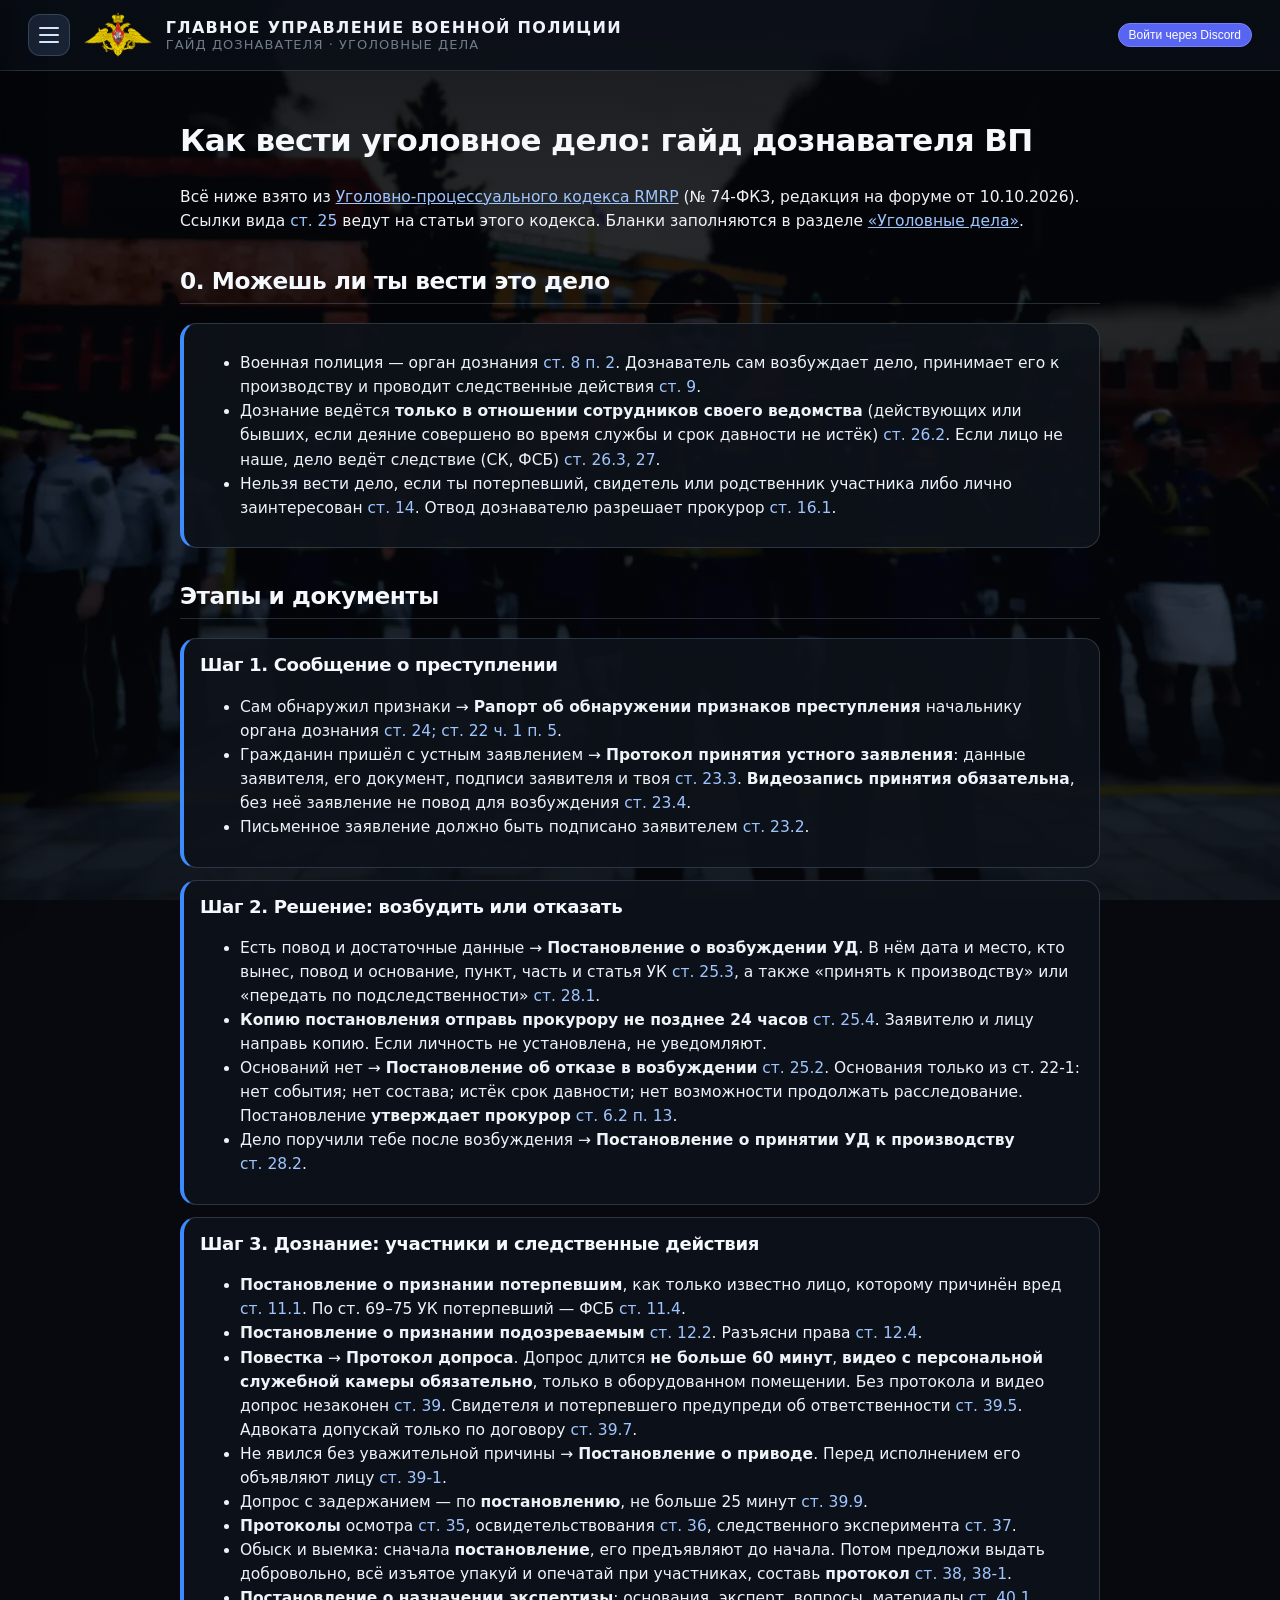
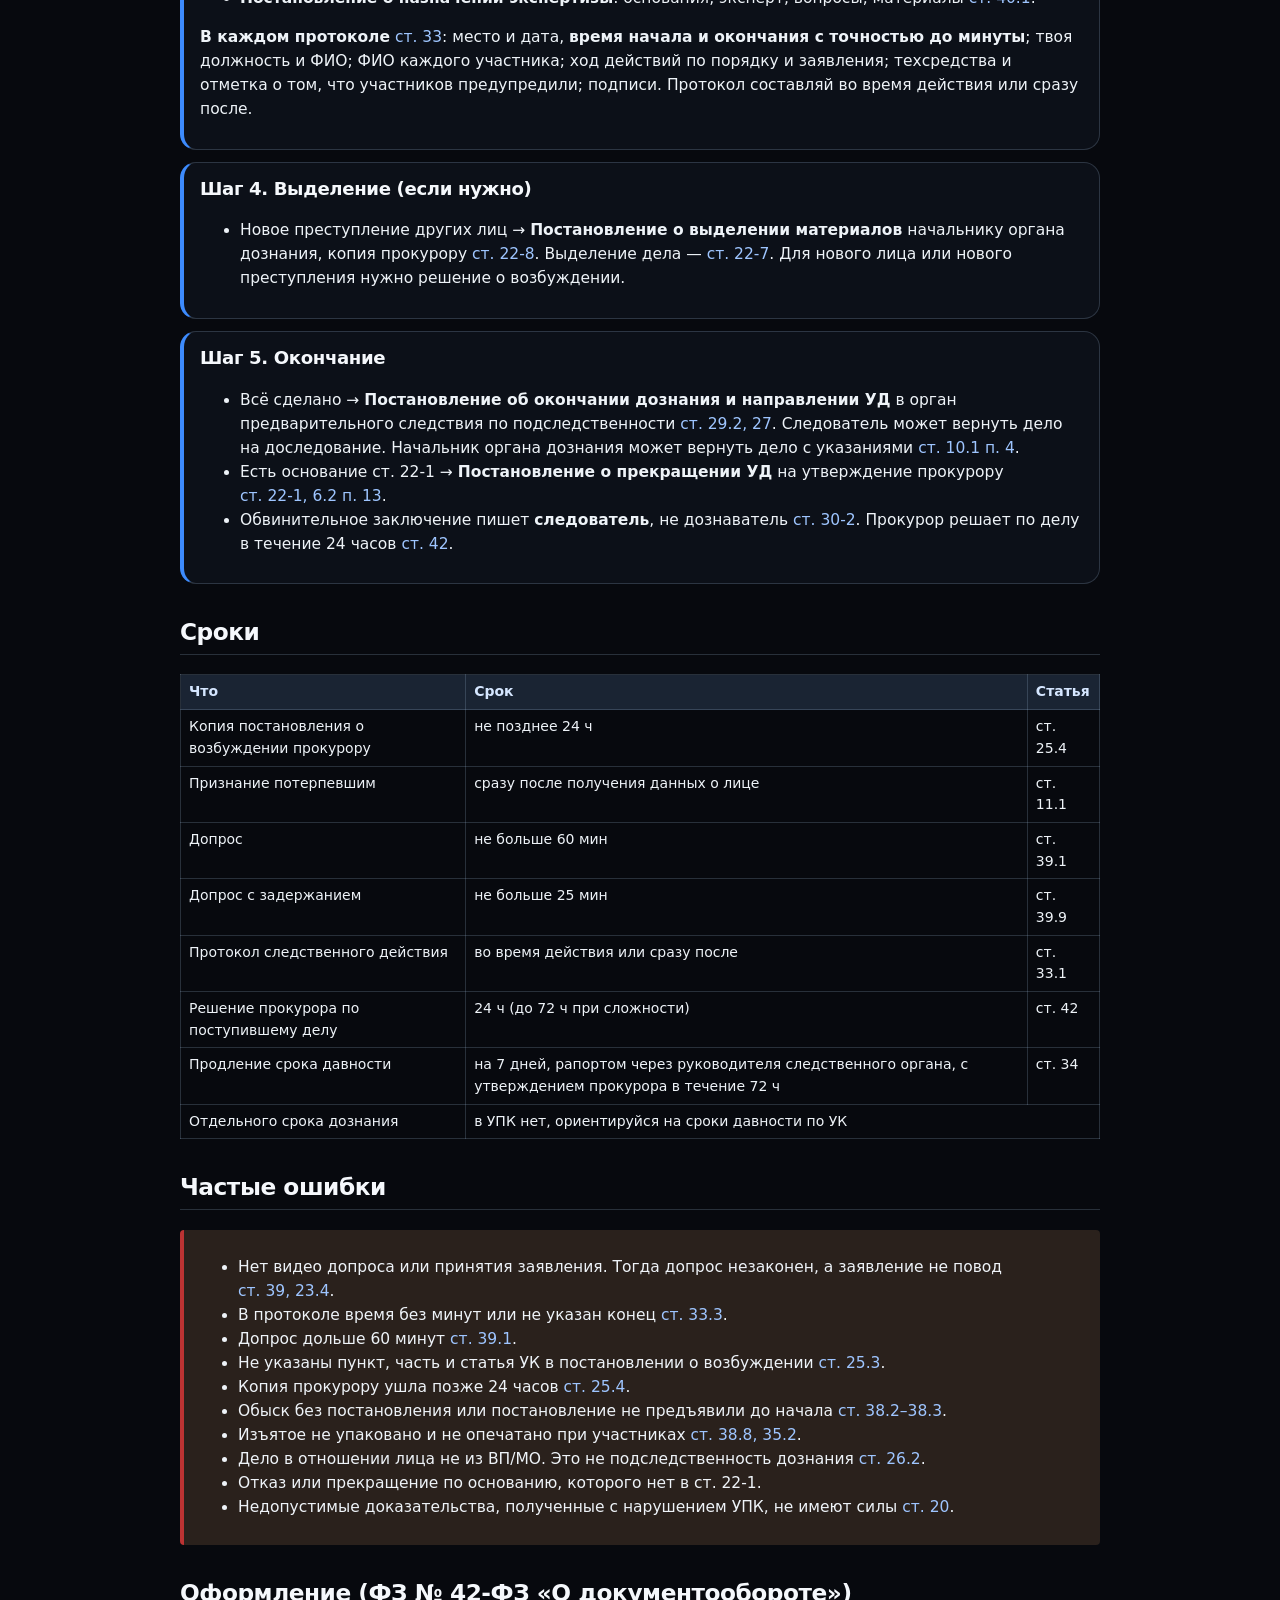
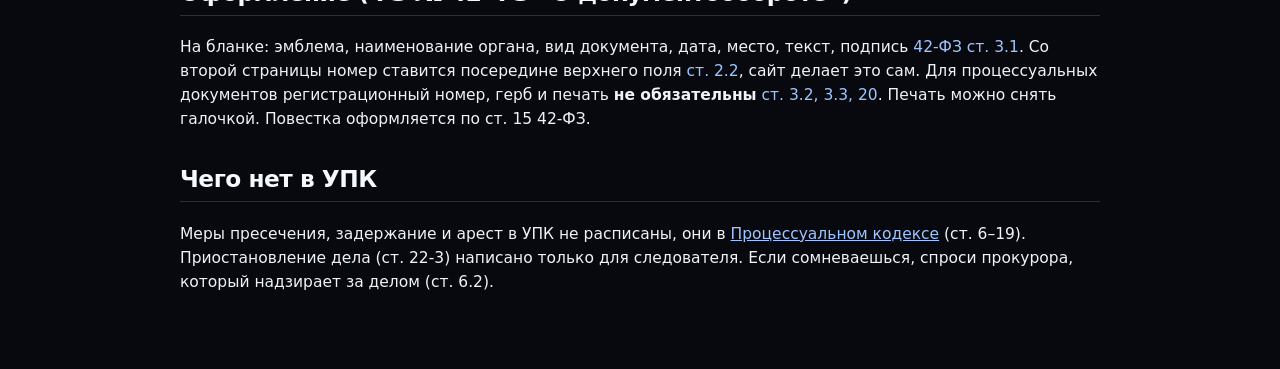
==== commit bce737e3: "Офлайн-бланки в стиле сайта ГУ ВП: те же три фона и консольный вид; калькулятор повышения читает нас" ====
--- a/gajd.html
+++ b/gajd.html
@@ -3,13 +3,17 @@
 <head>
 <meta charset="utf-8">
 <meta name="viewport" content="width=device-width, initial-scale=1">
+<meta name="color-scheme" content="dark">
 <title>ГУ ВП · Гайд по уголовным делам</title>
 <link rel="icon" href="favicon.svg" type="image/svg+xml">
 <link rel="icon" href="favicon.png" type="image/png" sizes="64x64">
 <link rel="apple-touch-icon" href="apple-touch-icon.png">
-<link rel="stylesheet" href="style.css?v=7">
+<link rel="stylesheet" href="style.css?v=8">
+<script>(function(){var ids=['kremlin','formation','tanks'],id=null;try{id=sessionStorage.getItem('vp_bg');}catch(e){}if(ids.indexOf(id)<0){id=ids[Math.min(ids.length-1,Math.floor(Math.random()*ids.length))];try{sessionStorage.setItem('vp_bg',id);}catch(e){}}var v=null;try{v=sessionStorage.getItem('vp_bg_v');}catch(e){}if(v!=='d'&&v!=='m'){v=window.matchMedia('(max-width: 720px)').matches?'m':'d';try{sessionStorage.setItem('vp_bg_v',v);}catch(e){}}var h=document.documentElement;h.dataset.bg=id;h.dataset.bgVariant=v;})();</script>
 </head>
 <body class="promo">
+<div class="scene" aria-hidden="true"><div class="scene-photo" id="scenePhoto"></div><div class="scene-veil"></div></div>
+
 <header class="topbar">
   <img src="emblem.png" alt="">
   <div>
@@ -97,7 +101,7 @@
 <p>Меры пресечения, задержание и арест в УПК не расписаны, они в <a href="https://forum.rmrp.ru/threads/processualnyj-kodeks-rossijskoj-federacii.58424/" target="_blank" rel="noopener">Процессуальном кодексе</a> (ст. 6–19). Приостановление дела (ст. 22-3) написано только для следователя. Если сомневаешься, спроси прокурора, который надзирает за делом (ст. 6.2).</p>
 </main>
 <script src="config.js?v=2"></script>
-<script src="eco.js?v=2"></script>
+<script src="eco.js?v=3"></script>
 <script src="config.js"></script>
 <script src="vendor/fonts-data.js"></script>
 <script src="assets-data.js"></script>
--- a/style.css
+++ b/style.css
@@ -298,3 +298,83 @@
 .plan-box td.n{text-align:right;white-space:nowrap}
 .plan-box td.ok{color:#9fe0a8}.plan-box td.warn{color:#f0d27a}.plan-box td.err{color:#ff9c94}
 .plan-head{margin-bottom:4px}
+
+/* ===== консольный слой, как на сайте ГУ ВП: те же три кадра, затемнение, шрифты и карточки.
+   Лист документа (.paper) и выгрузка PDF/PNG не меняются. ===== */
+:root{
+  --bg:#07090e;--panel:rgba(14,18,26,.9);--panel2:#141a24;--line:rgba(158,186,220,.22);
+  --gold:#3d8bfd;--gold2:#d5e6ff;--txt:#eef3f8;--mut:#93a0b3;
+  --accent:#3d8bfd;--accent-2:#9ec5ff;
+  color-scheme:dark
+}
+html{background:#07090e;color-scheme:dark}
+body{background:transparent;color:var(--txt);font-family:system-ui,"Segoe UI",sans-serif}
+.scene{position:fixed;inset:0;z-index:-1;pointer-events:none;background:#07090e}
+.scene-photo{position:absolute;inset:0;background-color:#07090e;background-position:center;background-size:cover;background-repeat:no-repeat}
+.scene-veil{position:absolute;inset:0;background:linear-gradient(180deg,rgba(5,7,12,.84),rgba(5,7,12,.5) 46%,rgba(5,7,12,.82))}
+html[data-bg="kremlin"][data-bg-variant="d"] .scene-photo{background-image:url("assets/bg/kremlin-d.webp")}
+html[data-bg="kremlin"][data-bg-variant="m"] .scene-photo{background-image:url("assets/bg/kremlin-m.webp")}
+html[data-bg="formation"][data-bg-variant="d"] .scene-photo{background-image:url("assets/bg/formation-d.webp")}
+html[data-bg="formation"][data-bg-variant="m"] .scene-photo{background-image:url("assets/bg/formation-m.webp")}
+html[data-bg="tanks"][data-bg-variant="d"] .scene-photo{background-image:url("assets/bg/tanks-d.webp")}
+html[data-bg="tanks"][data-bg-variant="m"] .scene-photo{background-image:url("assets/bg/tanks-m.webp")}
+.topbar{background:rgba(10,14,22,.82);border-bottom:1px solid var(--line)}
+.topbar .t1{font-family:system-ui,"Segoe UI",sans-serif;letter-spacing:.08em;color:var(--txt);font-weight:700;font-size:16px}
+.topbar .t2{color:var(--mut);letter-spacing:.08em}
+.panel{background:var(--panel);border:1px solid var(--line);border-top:1px solid var(--line);border-radius:18px;box-shadow:0 18px 50px rgba(0,0,0,.35);backdrop-filter:none}
+.panel h2,.calc-panel h3,.form-panel h3,.duty-h,.pv-bar,.guide h1,.guide h2,.guide .step h3,.route{
+  font-family:system-ui,"Segoe UI",sans-serif;letter-spacing:-.02em;text-transform:none;color:#f5f8fc
+}
+.panel h2{font-weight:650;font-size:20px;color:#f5f8fc}
+.form-panel h3,.calc-panel h3,.duty-h{color:var(--gold2);border-bottom-color:var(--line);font-weight:650;font-size:14px}
+.btn,.mini,.kind button,.tabs a{
+  font-family:system-ui,"Segoe UI",sans-serif;letter-spacing:0;text-transform:none;border-radius:999px
+}
+.btn{background:#182232;border-color:rgba(158,197,255,.35);color:var(--txt)}
+.btn:hover{border-color:#9ec5ff;background:#1d2c44}
+.btn.primary{background:linear-gradient(180deg,#4c94ff,#2463d8);border-color:#9ec5ff;color:#fff}
+.btn.primary:hover{background:linear-gradient(180deg,#5aa0ff,#2b6ce0);filter:none}
+.btn.ghost{background:transparent}
+.mini,.kind button{background:#182232;border-color:rgba(158,197,255,.35);color:var(--txt)}
+.mini:hover,.kind button:hover{border-color:#9ec5ff}
+.kind button.on,.tabs a.on{border-color:#3d8bfd;color:#d5e6ff;background:#15263a}
+.tabs a{color:var(--txt);border-color:var(--line);background:rgba(16,22,34,.88)}
+input,select,textarea,.form-panel input,.form-panel textarea,.form-panel select,
+.ud-case-row select,select.ud-doc,.plab textarea,.ev-card input,.ev-row input,.cust-name,.act-vp input{
+  background:#10161f;color:var(--txt);border-color:rgba(158,186,220,.28)
+}
+.form-panel input.bad,.form-panel textarea.bad,.ud .plab input.f.bad,.ud .plab input.bad{background:#3a2222!important;border-color:#d33!important}
+.act{background:#141a24;border-color:var(--line)}
+.act.done{border-color:#3d8bfd;background:#15263a}
+.bar{background:#0e141d;border-color:var(--line)}
+.bar-fill{background:linear-gradient(90deg,#1a4f9c,#3d8bfd)}
+.bar-fill.full{background:linear-gradient(90deg,#1a5a38,#3c9a62)}
+.norm-card{background:#141a24;border-color:var(--line);border-radius:12px}
+.crit-note{background:#141922}
+.crit-note.ok{background:#14241c;color:#b7f0c4}.crit-note.no{color:#ffc4a8}
+.eco-burger{background:#182232;border-color:var(--line);border-radius:12px}
+.eco-burger:hover{border-color:#9ec5ff}
+.eco-burger span{background:#d5e6ff}
+.eco-drawer-p{background:linear-gradient(#141a24,#0c1016);border-right:1px solid var(--line)}
+.eco-dh{border-bottom-color:var(--line)}
+.eco-dh b{font-family:system-ui,"Segoe UI",sans-serif;letter-spacing:.08em;color:var(--txt)}
+.eco-x,.eco-user button,.eco-df button{background:rgba(10,14,22,.82);border-color:var(--line);color:var(--txt);border-radius:999px}
+.eco-user button:hover,.eco-df button:hover,.eco-x:hover{border-color:#9ec5ff}
+.eco-user .eco-in,.eco-df .eco-in{background:#5865f2;border-color:#7983f5;color:#fff}
+.eco-sec{font-family:system-ui,"Segoe UI",sans-serif;color:var(--mut);letter-spacing:.14em}
+.eco-nav a{font-family:system-ui,"Segoe UI",sans-serif;letter-spacing:0;border-radius:12px}
+.eco-nav a:hover{background:#1a2433}
+.eco-nav a.on{background:#1a2c44;border-left-color:#3d8bfd;color:#d5e6ff}
+.eco-df{border-top-color:var(--line)}
+.guide h1,.guide h2{color:#f5f8fc}
+.guide h2{border-bottom-color:var(--line)}
+.guide .step{background:var(--panel);border:1px solid var(--line);border-left:4px solid #3d8bfd;border-radius:16px}
+.guide th{background:#1a2433;color:var(--gold2)}
+.guide td,.guide th{border-color:var(--line)}
+.guide .warn{background:#2a211c}
+.guide .art,.note a,.guide a{color:#9ec5ff}
+.pts{background:#3d8bfd;color:#fff}
+.pv-bar{color:var(--gold2)}
+.status.ok{color:#b7f0c4}.status.err{color:#ffb3ab}.status.warn{color:#f0d27a}
+.note{border-top-color:var(--line);color:var(--mut)}
+@media (prefers-reduced-motion: reduce){.scene-photo{transition:none}}
